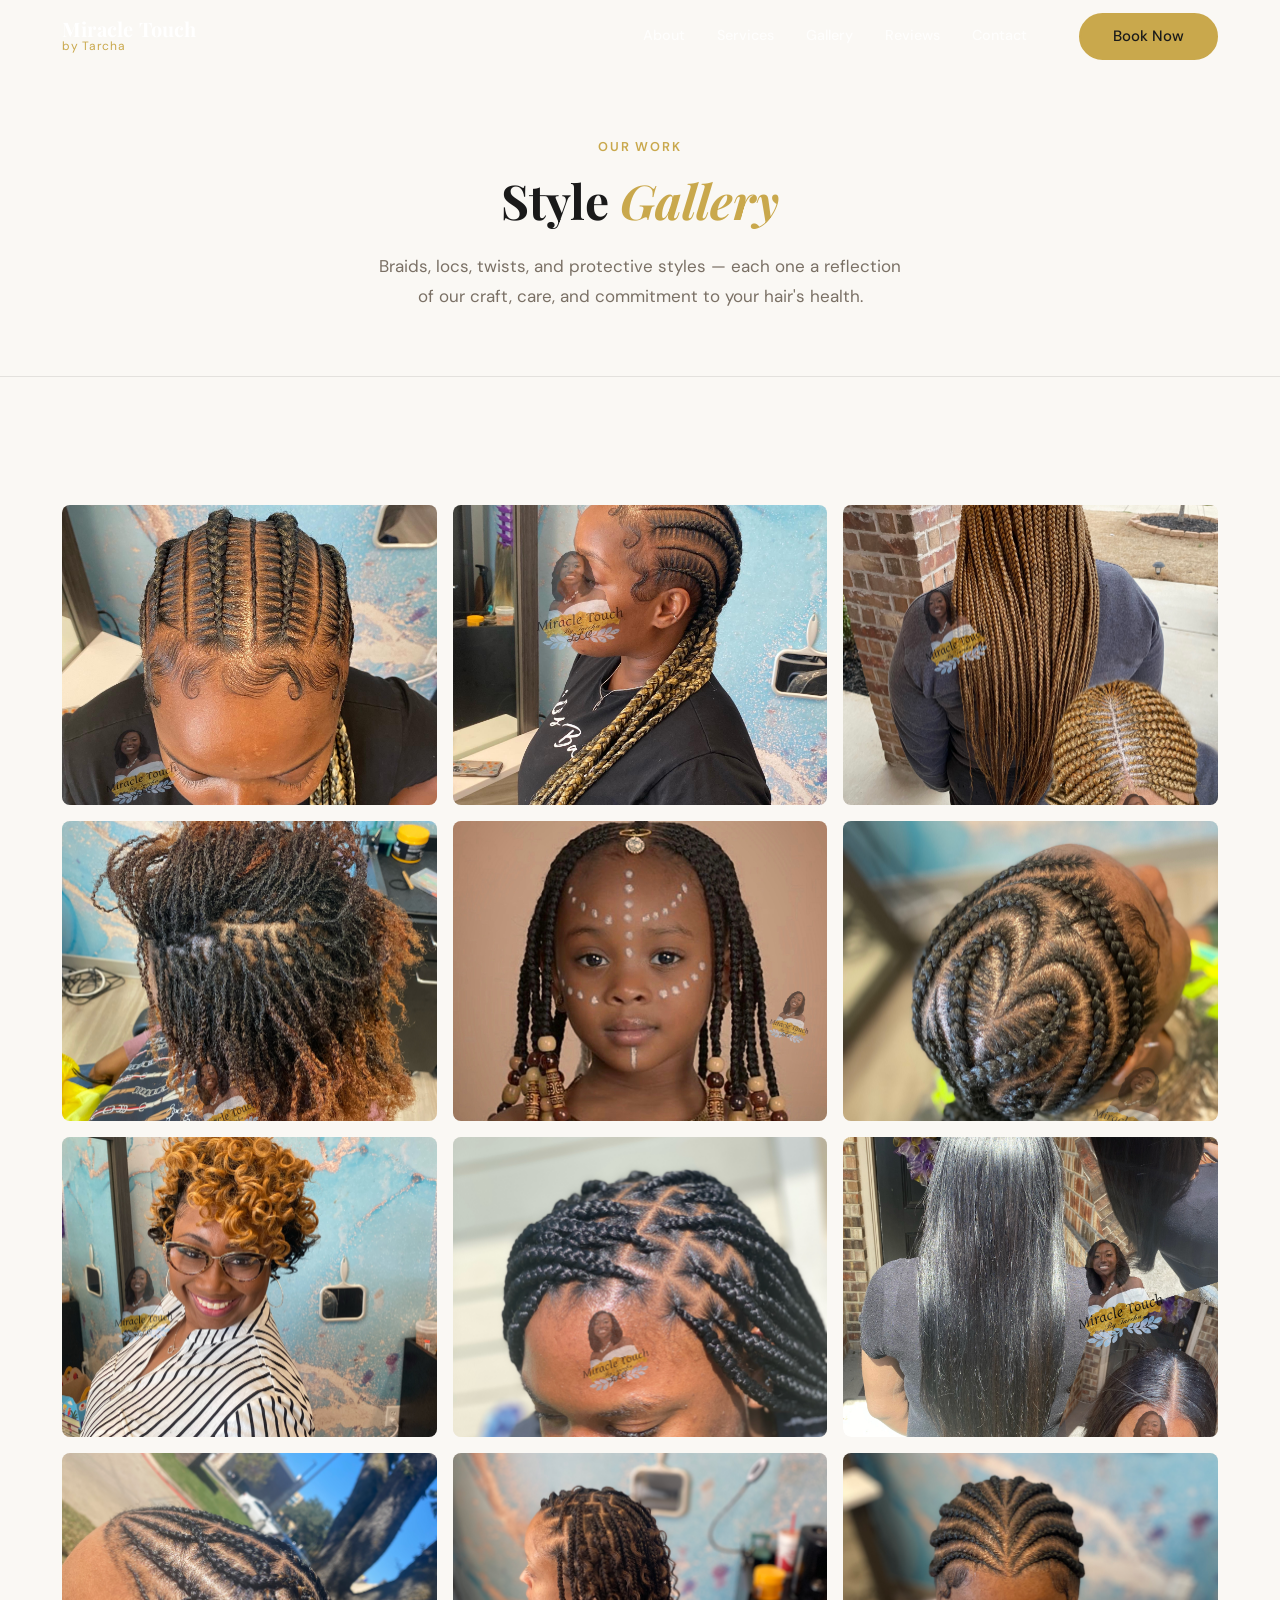
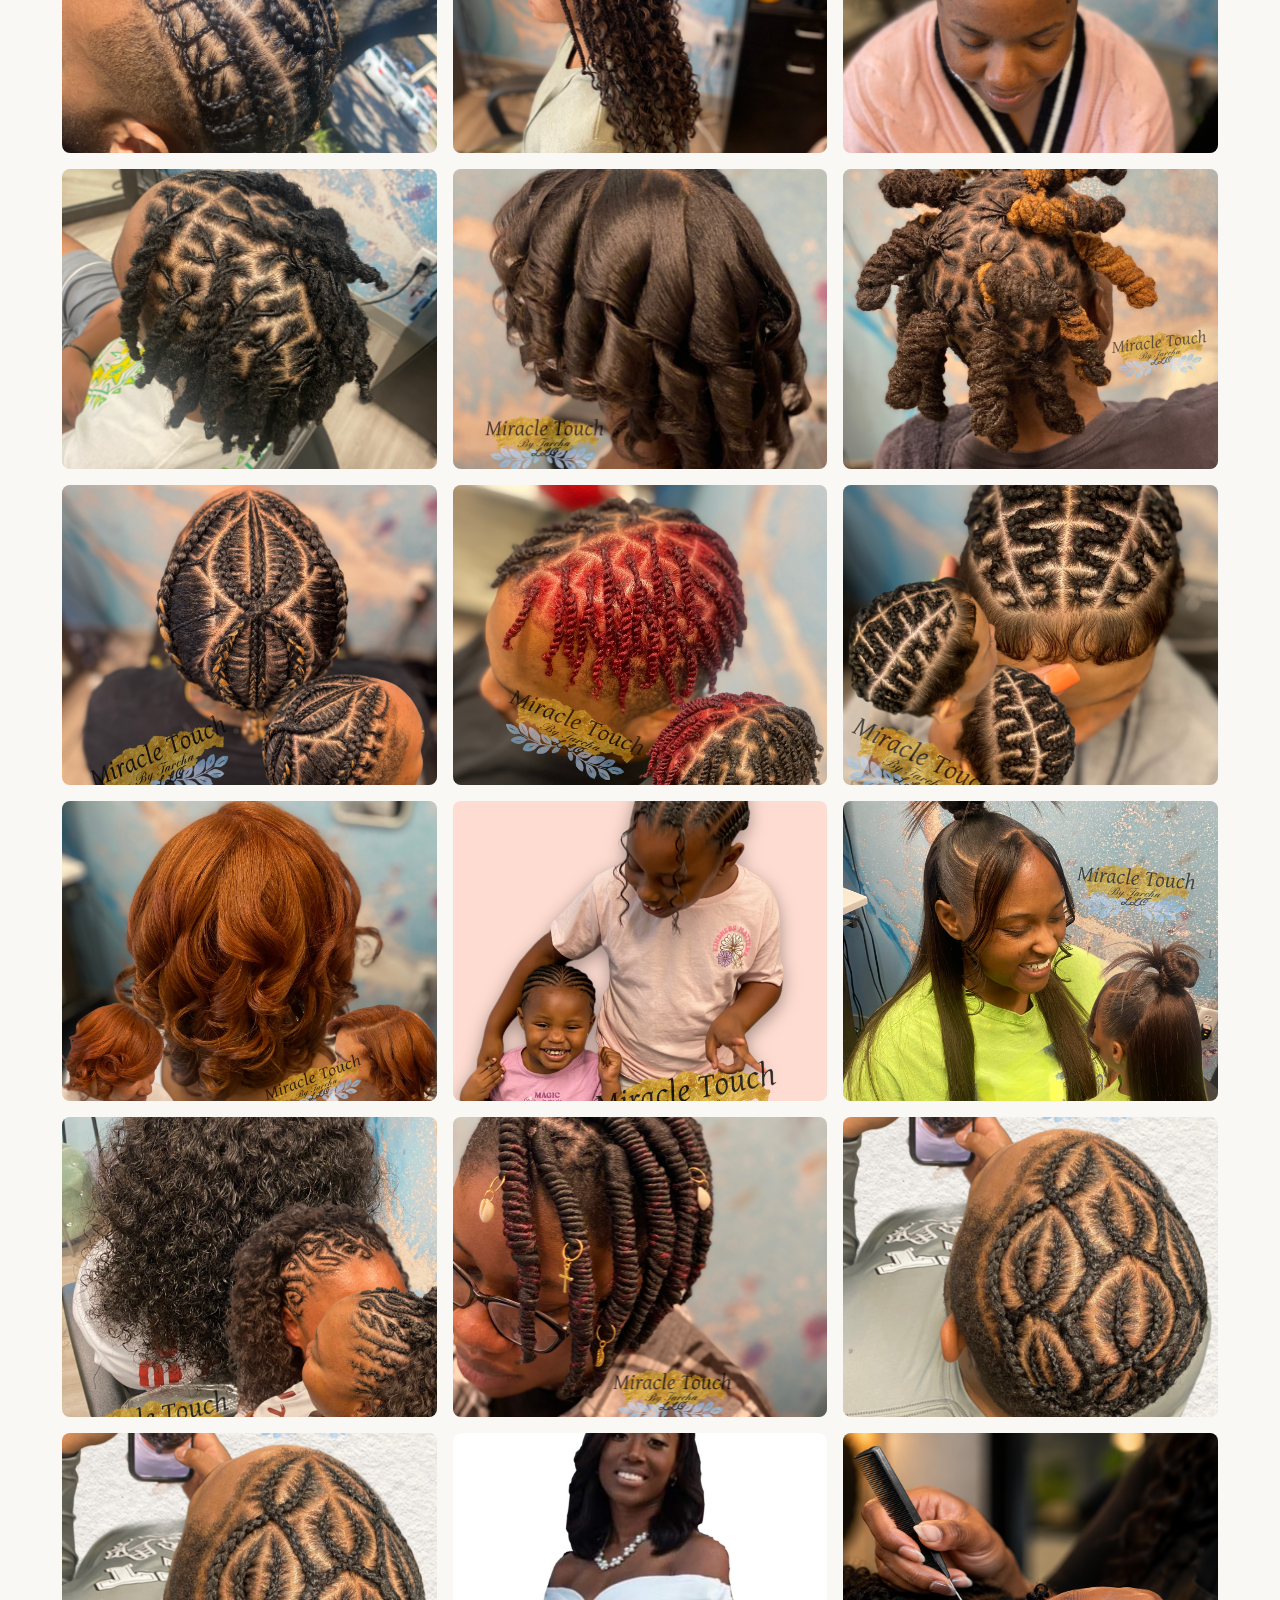
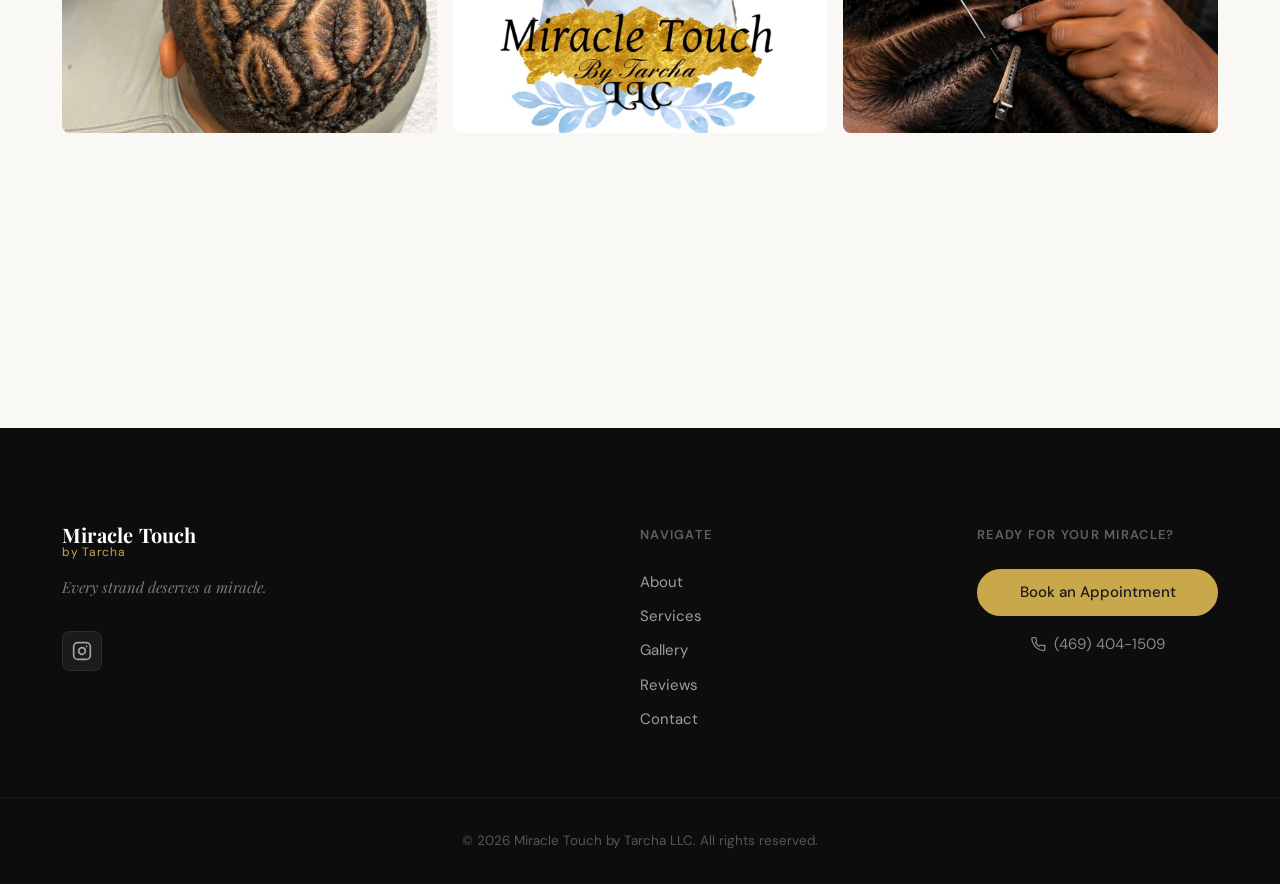
==== gallery.html @ cba9ddf8 "Updated imagery, CTAs" ====
<!DOCTYPE html>
<html lang="en">
<head>
  <meta charset="UTF-8">
  <meta name="viewport" content="width=device-width, initial-scale=1.0">
  <meta name="description" content="Browse the full style gallery from Miracle Touch by Tarcha LLC — braids, locs, twists, and protective styles in Dallas, TX.">
  <title>Gallery | Miracle Touch by Tarcha LLC</title>
  <link rel="preconnect" href="https://fonts.googleapis.com">
  <link rel="preconnect" href="https://fonts.gstatic.com" crossorigin>
  <link href="https://fonts.googleapis.com/css2?family=Playfair+Display:ital,wght@0,400;0,600;0,700;1,400;1,600&family=DM+Sans:opsz,wght@9..40,300;9..40,400;9..40,500;9..40,600&display=swap" rel="stylesheet">
  <link rel="stylesheet" href="css/main.css">
</head>
<body>

  <!-- NAV -->
  <header class="nav" id="nav">
    <div class="nav__container container">
      <a href="index.html" class="nav__logo">
        <span class="nav__logo-primary">Miracle Touch</span>
        <span class="nav__logo-sub">by Tarcha</span>
      </a>
      <nav class="nav__menu" id="nav-menu" aria-label="Main navigation">
        <ul class="nav__list">
          <li><a href="index.html#about" class="nav__link">About</a></li>
          <li><a href="index.html#services" class="nav__link">Services</a></li>
          <li><a href="index.html#gallery" class="nav__link">Gallery</a></li>
          <li><a href="index.html#testimonials" class="nav__link">Reviews</a></li>
          <li><a href="index.html#contact" class="nav__link">Contact</a></li>
        </ul>
        <a href="https://book.squareup.com/appointments/03d19aoiflfs8i/location/LYVJ64PV642Y1/services?buttonTextColor=000000&color=e8b4b8&locale=en&referrer=so" class="btn btn--primary nav__cta" target="_blank" rel="noopener">Book Now</a>
      </nav>
      <button class="nav__hamburger" id="nav-toggle" aria-label="Open menu" aria-expanded="false" aria-controls="nav-menu">
        <span></span><span></span><span></span>
      </button>
    </div>
    <div class="nav__overlay" id="nav-overlay" aria-hidden="true"></div>
  </header>

  <main id="main-content">

    <!-- PAGE HEADER -->
    <div class="page-header">
      <div class="container">
        <span class="section__eyebrow">Our Work</span>
        <h1 class="section__title">Style <em>Gallery</em></h1>
        <p class="page-header__lead">Braids, locs, twists, and protective styles — each one a reflection of our craft, care, and commitment to your hair's health.</p>
      </div>
    </div>

    <!-- GALLERY -->
    <section class="section">
      <div class="container">
        <div class="gallery__grid" id="gallery-grid">

          <div class="gallery__item" tabindex="0" data-caption="Style by Miracle Touch">
            <img src="images/gallery/miracletouch1.jpeg" alt="Hair style by Miracle Touch" loading="lazy">
            <div class="gallery__overlay"><span>Style by Tarcha</span></div>
          </div>

          <div class="gallery__item" tabindex="0" data-caption="Style by Miracle Touch">
            <img src="images/gallery/miracletouch2.jpeg" alt="Hair style by Miracle Touch" loading="lazy">
            <div class="gallery__overlay"><span>Style by Tarcha</span></div>
          </div>

          <div class="gallery__item" tabindex="0" data-caption="Style by Miracle Touch">
            <img src="images/gallery/miracletouch3.jpeg" alt="Hair style by Miracle Touch" loading="lazy">
            <div class="gallery__overlay"><span>Style by Tarcha</span></div>
          </div>

          <div class="gallery__item" tabindex="0" data-caption="Style by Miracle Touch">
            <img src="images/gallery/miracletouch4.jpeg" alt="Hair style by Miracle Touch" loading="lazy">
            <div class="gallery__overlay"><span>Style by Tarcha</span></div>
          </div>

          <div class="gallery__item" tabindex="0" data-caption="Style by Miracle Touch">
            <img src="images/gallery/miracletouch5.jpeg" alt="Hair style by Miracle Touch" loading="lazy">
            <div class="gallery__overlay"><span>Style by Tarcha</span></div>
          </div>

          <div class="gallery__item" tabindex="0" data-caption="Style by Miracle Touch">
            <img src="images/gallery/miracletouch6.jpeg" alt="Hair style by Miracle Touch" loading="lazy">
            <div class="gallery__overlay"><span>Style by Tarcha</span></div>
          </div>

          <div class="gallery__item" tabindex="0" data-caption="Style by Miracle Touch">
            <img src="images/gallery/miracletouch7.jpeg" alt="Hair style by Miracle Touch" loading="lazy">
            <div class="gallery__overlay"><span>Style by Tarcha</span></div>
          </div>

          <div class="gallery__item" tabindex="0" data-caption="Style by Miracle Touch">
            <img src="images/gallery/miracletouch8.jpeg" alt="Hair style by Miracle Touch" loading="lazy">
            <div class="gallery__overlay"><span>Style by Tarcha</span></div>
          </div>

          <div class="gallery__item" tabindex="0" data-caption="Style by Miracle Touch">
            <img src="images/gallery/miracletouch9.jpeg" alt="Hair style by Miracle Touch" loading="lazy">
            <div class="gallery__overlay"><span>Style by Tarcha</span></div>
          </div>

          <div class="gallery__item" tabindex="0" data-caption="Style by Miracle Touch">
            <img src="images/gallery/miracletouch10.jpeg" alt="Hair style by Miracle Touch" loading="lazy">
            <div class="gallery__overlay"><span>Style by Tarcha</span></div>
          </div>

          <div class="gallery__item" tabindex="0" data-caption="Style by Miracle Touch">
            <img src="images/gallery/miracletouch11.jpeg" alt="Hair style by Miracle Touch" loading="lazy">
            <div class="gallery__overlay"><span>Style by Tarcha</span></div>
          </div>

          <div class="gallery__item" tabindex="0" data-caption="Style by Miracle Touch">
            <img src="images/gallery/miracletouch12.jpeg" alt="Hair style by Miracle Touch" loading="lazy">
            <div class="gallery__overlay"><span>Style by Tarcha</span></div>
          </div>

          <div class="gallery__item" tabindex="0" data-caption="Style by Miracle Touch">
            <img src="images/gallery/miracletouch13.jpeg" alt="Hair style by Miracle Touch" loading="lazy">
            <div class="gallery__overlay"><span>Style by Tarcha</span></div>
          </div>

          <div class="gallery__item" tabindex="0" data-caption="Style by Miracle Touch">
            <img src="images/gallery/hair1.jpeg" alt="Hair style by Miracle Touch" loading="lazy">
            <div class="gallery__overlay"><span>Style by Tarcha</span></div>
          </div>

          <div class="gallery__item" tabindex="0" data-caption="Style by Miracle Touch">
            <img src="images/gallery/hair2.jpeg" alt="Hair style by Miracle Touch" loading="lazy">
            <div class="gallery__overlay"><span>Style by Tarcha</span></div>
          </div>

          <div class="gallery__item" tabindex="0" data-caption="Style by Miracle Touch">
            <img src="images/gallery/hair3.jpeg" alt="Hair style by Miracle Touch" loading="lazy">
            <div class="gallery__overlay"><span>Style by Tarcha</span></div>
          </div>

          <div class="gallery__item" tabindex="0" data-caption="Style by Miracle Touch">
            <img src="images/gallery/hair4.jpeg" alt="Hair style by Miracle Touch" loading="lazy">
            <div class="gallery__overlay"><span>Style by Tarcha</span></div>
          </div>

          <div class="gallery__item" tabindex="0" data-caption="Style by Miracle Touch">
            <img src="images/gallery/hair5.jpeg" alt="Hair style by Miracle Touch" loading="lazy">
            <div class="gallery__overlay"><span>Style by Tarcha</span></div>
          </div>

          <div class="gallery__item" tabindex="0" data-caption="Style by Miracle Touch">
            <img src="images/gallery/hair6.jpeg" alt="Hair style by Miracle Touch" loading="lazy">
            <div class="gallery__overlay"><span>Style by Tarcha</span></div>
          </div>

          <div class="gallery__item" tabindex="0" data-caption="Style by Miracle Touch">
            <img src="images/gallery/hair7.jpeg" alt="Hair style by Miracle Touch" loading="lazy">
            <div class="gallery__overlay"><span>Style by Tarcha</span></div>
          </div>

          <div class="gallery__item" tabindex="0" data-caption="Style by Miracle Touch">
            <img src="images/gallery/hair8.jpeg" alt="Hair style by Miracle Touch" loading="lazy">
            <div class="gallery__overlay"><span>Style by Tarcha</span></div>
          </div>

          <div class="gallery__item" tabindex="0" data-caption="Style by Miracle Touch">
            <img src="images/gallery/hair9.jpeg" alt="Hair style by Miracle Touch" loading="lazy">
            <div class="gallery__overlay"><span>Style by Tarcha</span></div>
          </div>

          <div class="gallery__item" tabindex="0" data-caption="Style by Miracle Touch">
            <img src="images/gallery/hair10.jpeg" alt="Hair style by Miracle Touch" loading="lazy">
            <div class="gallery__overlay"><span>Style by Tarcha</span></div>
          </div>

          <div class="gallery__item" tabindex="0" data-caption="Style by Miracle Touch">
            <img src="images/gallery/hair11.jpeg" alt="Hair style by Miracle Touch" loading="lazy">
            <div class="gallery__overlay"><span>Style by Tarcha</span></div>
          </div>

          <div class="gallery__item" tabindex="0" data-caption="Style by Miracle Touch">
            <img src="images/gallery/hair-braids.JPEG" alt="Hair braids by Miracle Touch" loading="lazy">
            <div class="gallery__overlay"><span>Style by Tarcha</span></div>
          </div>

          <div class="gallery__item" tabindex="0" data-caption="Style by Miracle Touch">
            <img src="images/gallery/miracletouch.jpg" alt="Hair style by Miracle Touch" loading="lazy">
            <div class="gallery__overlay"><span>Style by Tarcha</span></div>
          </div>

          <div class="gallery__item" tabindex="0" data-caption="Style by Miracle Touch">
            <img src="images/gallery/braidinghero.png" alt="Braiding style by Miracle Touch" loading="lazy">
            <div class="gallery__overlay"><span>Style by Tarcha</span></div>
          </div>

        </div>

        <div class="gallery__footer fade-in">
          <a href="https://book.squareup.com/appointments/03d19aoiflfs8i/location/LYVJ64PV642Y1/services?buttonTextColor=000000&color=e8b4b8&locale=en&referrer=so" class="btn btn--primary btn--lg" target="_blank" rel="noopener">Book Your Appointment</a>
          <p>Follow us on Instagram for daily inspiration &nbsp;·&nbsp; <a href="https://www.instagram.com/miracletouch_bytarchallc/" target="_blank" rel="noopener">@miracletouch_bytarchallc</a></p>
        </div>
      </div>
    </section>

  </main>

  <!-- FOOTER -->
  <footer class="footer" role="contentinfo">
    <div class="footer__main">
      <div class="container footer__container">
        <div class="footer__brand">
          <a href="index.html" class="footer__logo">
            <span class="nav__logo-primary">Miracle Touch</span>
            <span class="nav__logo-sub">by Tarcha</span>
          </a>
          <p class="footer__tagline">Every strand deserves a miracle.</p>
          <div class="footer__social">
            <a href="https://www.instagram.com/miracletouch_bytarchallc/" target="_blank" rel="noopener" aria-label="Miracle Touch on Instagram">
              <svg width="20" height="20" viewBox="0 0 24 24" fill="none" stroke="currentColor" stroke-width="2" stroke-linecap="round" stroke-linejoin="round" aria-hidden="true">
                <rect x="2" y="2" width="20" height="20" rx="5" ry="5"/>
                <path d="M16 11.37A4 4 0 1 1 12.63 8 4 4 0 0 1 16 11.37z"/>
                <line x1="17.5" y1="6.5" x2="17.51" y2="6.5"/>
              </svg>
            </a>
          </div>
        </div>
        <nav class="footer__nav" aria-label="Footer navigation">
          <h4>Navigate</h4>
          <ul>
            <li><a href="index.html#about">About</a></li>
            <li><a href="index.html#services">Services</a></li>
            <li><a href="index.html#gallery">Gallery</a></li>
            <li><a href="index.html#testimonials">Reviews</a></li>
            <li><a href="index.html#contact">Contact</a></li>
          </ul>
        </nav>
        <div class="footer__cta">
          <h4>Ready for your miracle?</h4>
          <a href="https://book.squareup.com/appointments/03d19aoiflfs8i/location/LYVJ64PV642Y1/services?buttonTextColor=000000&color=e8b4b8&locale=en&referrer=so" class="btn btn--primary" target="_blank" rel="noopener">Book an Appointment</a>
          <a href="tel:+14694041509" class="footer__phone">
            <svg width="15" height="15" viewBox="0 0 24 24" fill="none" stroke="currentColor" stroke-width="2" stroke-linecap="round" stroke-linejoin="round" aria-hidden="true">
              <path d="M22 16.92v3a2 2 0 0 1-2.18 2 19.79 19.79 0 0 1-8.63-3.07A19.5 19.5 0 0 1 4.39 12a19.79 19.79 0 0 1-3.07-8.67A2 2 0 0 1 3.22 1h3a2 2 0 0 1 2 1.72c.127.96.361 1.903.7 2.81a2 2 0 0 1-.45 2.11L7.09 8.91a16 16 0 0 0 6 6l1.27-1.27a2 2 0 0 1 2.11-.45c.907.339 1.85.573 2.81.7A2 2 0 0 1 22 16.92z"/>
            </svg>
            (469) 404-1509
          </a>
        </div>
      </div>
    </div>
    <div class="footer__bottom">
      <div class="container">
        <p>&copy; 2026 Miracle Touch by Tarcha LLC. All rights reserved.</p>
      </div>
    </div>
  </footer>

  <!-- LIGHTBOX -->
  <div class="lightbox" id="lightbox" role="dialog" aria-modal="true" aria-label="Image viewer" hidden>
    <button class="lightbox__close" id="lightbox-close" aria-label="Close image viewer">
      <svg width="22" height="22" viewBox="0 0 24 24" fill="none" stroke="currentColor" stroke-width="2.5" aria-hidden="true">
        <line x1="18" y1="6" x2="6" y2="18"/><line x1="6" y1="6" x2="18" y2="18"/>
      </svg>
    </button>
    <figure class="lightbox__figure">
      <img class="lightbox__img" id="lightbox-img" src="" alt="">
      <figcaption class="lightbox__caption" id="lightbox-caption"></figcaption>
    </figure>
  </div>
  <div class="lightbox__backdrop" id="lightbox-backdrop" hidden></div>

  <script src="js/gallery.js"></script>
  <script src="js/main.js"></script>
</body>
</html>
---- css/main.css ----
﻿*,*::before,*::after{box-sizing:border-box;margin:0;padding:0}html{scroll-behavior:smooth;-webkit-text-size-adjust:100%}body{font-family:"DM Sans",system-ui,-apple-system,sans-serif;font-size:1rem;line-height:1.65;color:#1a1a1a;background:#faf8f4;-webkit-font-smoothing:antialiased;-moz-osx-font-smoothing:grayscale;overflow-x:hidden}img{display:block;max-width:100%;height:auto}a{color:inherit;text-decoration:none;transition:color 180ms ease}ul,ol{list-style:none}button{font-family:inherit;border:none;background:none;cursor:pointer}.container{max-width:1220px;margin:0 auto;padding:0 clamp(1.25rem,4vw,2rem)}.section{padding:6rem 0}@media(min-width: 1024px){.section{padding:8rem 0}}.section--alt{background:#f3efe8}.section__eyebrow{display:block;font-size:.8rem;font-weight:600;letter-spacing:.14em;text-transform:uppercase;color:#c9a84c;margin-bottom:1rem}.section__title{font-family:"Playfair Display",Georgia,serif;font-size:clamp(2rem,4vw,3rem);font-weight:700;line-height:1.15;color:#1a1a1a;margin-bottom:1.5rem}.section__title em{font-style:italic;color:#c9a84c}.section__sub{font-size:1.0625rem;color:#7a7065;line-height:1.75;max-width:580px}.section__header{text-align:center;margin-bottom:clamp(3rem,5vw,4.5rem)}.section__header .section__sub{margin:0 auto}.btn{display:inline-flex;align-items:center;justify-content:center;gap:.5rem;padding:.875rem 2rem;border-radius:9999px;font-family:"DM Sans",system-ui,-apple-system,sans-serif;font-size:.9375rem;font-weight:500;line-height:1;text-decoration:none;cursor:pointer;border:2px solid rgba(0,0,0,0);transition:background 300ms ease,color 300ms ease,border-color 300ms ease,transform 300ms ease,box-shadow 300ms ease;white-space:nowrap}.btn:focus-visible{outline:3px solid #c9a84c;outline-offset:3px}.btn--primary{background:#c9a84c;color:#1a1a1a;border-color:#c9a84c}.btn--primary:hover{background:#a88830;border-color:#a88830;transform:translateY(-2px);box-shadow:0 8px 24px rgba(201,168,76,.35)}.btn--ghost{background:hsla(0,0%,100%,.08);color:#fff;border-color:hsla(0,0%,100%,.35)}.btn--ghost:hover{background:hsla(0,0%,100%,.16);border-color:hsla(0,0%,100%,.6);transform:translateY(-2px)}.btn--outline-dark{background:rgba(0,0,0,0);color:#1a1a1a;border-color:rgba(26,26,26,.1)}.btn--outline-dark:hover{border-color:#c9a84c;color:#a88830;transform:translateY(-2px)}.btn--lg{padding:1.0625rem 2.5rem;font-size:1rem}.btn--block{width:100%}@keyframes spin-slow{from{transform:translate(-50%, -50%) rotate(0deg)}to{transform:translate(-50%, -50%) rotate(360deg)}}@keyframes fade-up{from{opacity:0;transform:translateY(24px)}to{opacity:1;transform:translateY(0)}}@keyframes hero-entrance{from{opacity:0;transform:translateY(16px)}to{opacity:1;transform:translateY(0)}}.hero__eyebrow{animation:hero-entrance .6s ease .1s both}.hero__headline{animation:hero-entrance .6s ease .25s both}.hero__sub{animation:hero-entrance .6s ease .4s both}.hero__actions{animation:hero-entrance .6s ease .55s both}.hero__visual{animation:hero-entrance .8s ease .3s both}.hero__scroll{animation:hero-entrance .6s ease .8s both}.fade-in{opacity:0;transform:translateY(20px);transition:opacity .55s ease,transform .55s ease}.fade-in:nth-child(1){transition-delay:0s}.fade-in:nth-child(2){transition-delay:0.08s}.fade-in:nth-child(3){transition-delay:0.16s}.fade-in:nth-child(4){transition-delay:0.24s}.fade-in:nth-child(5){transition-delay:0.32s}.fade-in:nth-child(6){transition-delay:0.4s}.fade-in:nth-child(7){transition-delay:0.48s}.fade-in:nth-child(8){transition-delay:0.56s}.fade-in.is-visible{opacity:1;transform:translateY(0)}@media(prefers-reduced-motion: reduce){.fade-in,.hero__eyebrow,.hero__headline,.hero__sub,.hero__actions,.hero__visual,.hero__scroll{animation:none;opacity:1;transform:none;transition:none}.hero__ring{animation:none}}.nav{position:fixed;top:0;left:0;right:0;z-index:100;height:72px;transition:height 300ms ease,background 300ms ease,box-shadow 300ms ease}.nav::before{content:"";position:absolute;inset:0;width:100%;height:100%;background:rgba(0,0,0,0);transition:background 300ms ease,backdrop-filter 300ms ease}.nav.is-scrolled{height:60px}.nav.is-scrolled::before{background:rgba(13,13,13,.92);backdrop-filter:blur(12px);-webkit-backdrop-filter:blur(12px);box-shadow:0 1px 0 rgba(201,168,76,.12),0 4px 24px rgba(13,13,13,.3)}.nav__container{position:relative;z-index:1;display:flex;align-items:center;justify-content:space-between;height:100%}.nav__logo{display:flex;flex-direction:column;line-height:1.1;text-decoration:none}.nav__logo-primary{font-family:"Playfair Display",Georgia,serif;font-size:1.25rem;font-weight:700;color:#fff;letter-spacing:.01em}.nav__logo-sub{font-size:.75rem;font-weight:400;color:#c9a84c;letter-spacing:.06em}.nav__menu{display:none;align-items:center;gap:2rem}@media(min-width: 1024px){.nav__menu{display:flex}}.nav__list{display:flex;align-items:center;gap:.5rem}.nav__link{display:block;padding:.5rem .75rem;font-size:.9rem;font-weight:500;color:hsla(0,0%,100%,.8);border-radius:4px;transition:color 180ms ease,background 180ms ease}.nav__link:hover{color:#fff;background:hsla(0,0%,100%,.06)}.nav__cta{margin-left:.5rem}.nav__hamburger{display:flex;flex-direction:column;justify-content:center;gap:5px;width:40px;height:40px;padding:8px;border-radius:4px;transition:background 180ms ease;position:relative;z-index:110}@media(min-width: 1024px){.nav__hamburger{display:none}}.nav__hamburger span{display:block;width:100%;height:2px;background:#fff;border-radius:2px;transition:transform 300ms ease,opacity 300ms ease,width 300ms ease;transform-origin:center}.nav__hamburger:hover{background:hsla(0,0%,100%,.08)}.nav__hamburger[aria-expanded=true] span:nth-child(1){transform:translateY(7px) rotate(45deg)}.nav__hamburger[aria-expanded=true] span:nth-child(2){opacity:0;transform:scaleX(0)}.nav__hamburger[aria-expanded=true] span:nth-child(3){transform:translateY(-7px) rotate(-45deg)}.nav__overlay{display:none;position:fixed;inset:0;background:rgba(13,13,13,.6);z-index:98;backdrop-filter:blur(2px);-webkit-backdrop-filter:blur(2px)}.nav__overlay.is-active{display:block}@media(max-width: 1023px){.nav__menu{display:flex;flex-direction:column;align-items:flex-start;gap:.5rem;position:fixed;top:0;right:0;bottom:0;width:min(320px,85vw);background:#0d0d0d;border-left:1px solid rgba(201,168,76,.15);padding:calc(72px + 2rem) 2rem 2rem;z-index:99;transform:translateX(100%);transition:transform 500ms ease cubic-bezier(0.4, 0, 0.2, 1)}.nav__menu.is-open{transform:translateX(0)}.nav__list{flex-direction:column;align-items:flex-start;gap:0;width:100%}.nav__link{display:block;width:100%;padding:.875rem .5rem;font-size:1.0625rem;color:hsla(0,0%,100%,.85);border-bottom:1px solid hsla(0,0%,100%,.06);border-radius:0}.nav__link:hover{background:rgba(0,0,0,0);color:#c9a84c}.nav__cta{margin:2rem 0 0;width:100%;justify-content:center}}.hero{position:relative;min-height:100svh;display:flex;align-items:center;background:#0d0d0d url("../images/gallery/braidinghero.png") center center/cover no-repeat;overflow:hidden;padding-top:72px}.hero::after{content:"";position:absolute;inset:0;width:100%;height:100%;background:linear-gradient(135deg, rgba(13, 13, 13, 0.82) 0%, rgba(13, 13, 13, 0.65) 50%, rgba(13, 13, 13, 0.5) 100%);z-index:1}.hero__bg{position:absolute;inset:0;width:100%;height:100%;pointer-events:none;z-index:2}.hero__orb{position:absolute;border-radius:50%;filter:blur(80px)}.hero__orb--1{width:600px;height:600px;top:-150px;right:-100px;background:radial-gradient(circle, rgba(201, 168, 76, 0.12) 0%, transparent 70%)}.hero__orb--2{width:400px;height:400px;bottom:-100px;left:-80px;background:radial-gradient(circle, rgba(201, 168, 76, 0.07) 0%, transparent 70%)}.hero__container{position:relative;z-index:3;display:grid;grid-template-columns:1fr;gap:4rem;padding-top:4rem;padding-bottom:4rem}@media(min-width: 1024px){.hero__container{grid-template-columns:1fr 1fr;align-items:center;padding-top:6rem;padding-bottom:6rem}}.hero__eyebrow{display:inline-block;font-size:.8rem;font-weight:600;letter-spacing:.14em;text-transform:uppercase;color:#c9a84c;margin-bottom:1.5rem}.hero__eyebrow::before{content:"";display:inline-block;width:28px;height:1px;background:#c9a84c;vertical-align:middle;margin-right:.75rem;opacity:.7}.hero__headline{font-family:"Playfair Display",Georgia,serif;font-size:clamp(2.5rem,6vw,4.5rem);font-weight:700;line-height:1.1;color:#fff;margin-bottom:2rem}.hero__headline em{font-style:italic;color:#c9a84c;display:block}.hero__sub{font-size:clamp(1rem,1.5vw,1.125rem);color:hsla(0,0%,100%,.65);line-height:1.75;max-width:480px;margin-bottom:3rem}.hero__actions{display:flex;flex-wrap:wrap;gap:1rem}.hero__visual{display:none;position:relative;width:100%;aspect-ratio:1;max-width:420px;margin:0 auto}@media(min-width: 1024px){.hero__visual{display:block}}.hero__ring{position:absolute;border-radius:50%;border:1px solid rgba(201,168,76,.2);top:50%;left:50%;transform:translate(-50%, -50%);animation:spin-slow linear infinite}.hero__ring--outer{width:400px;height:400px;animation-duration:40s}.hero__ring--mid{width:280px;height:280px;border-color:rgba(201,168,76,.3);animation-duration:28s;animation-direction:reverse}.hero__ring--inner{width:170px;height:170px;border-color:rgba(201,168,76,.5);background:radial-gradient(circle, rgba(201, 168, 76, 0.08) 0%, transparent 70%);animation-duration:18s}.hero__initials{position:absolute;top:50%;left:50%;transform:translate(-50%, -50%);font-family:"Playfair Display",Georgia,serif;font-size:3.5rem;font-weight:700;color:rgba(201,168,76,.5);letter-spacing:.08em;user-select:none}.hero__scroll{position:absolute;bottom:3rem;left:50%;transform:translateX(-50%);display:flex;flex-direction:column;align-items:center;gap:.5rem;color:hsla(0,0%,100%,.4);z-index:3;transition:color 300ms ease}.hero__scroll:hover{color:#c9a84c}.hero__scroll-line{width:1px;height:40px;background:linear-gradient(to bottom, transparent, rgba(255, 255, 255, 0.4))}.about__container{display:grid;grid-template-columns:1fr;gap:4rem;align-items:center}@media(min-width: 1024px){.about__container{grid-template-columns:1fr 1fr;gap:6rem}}.about__visual{display:flex;justify-content:center}@media(min-width: 1024px){.about__visual{justify-content:flex-start}}.about__frame{position:relative;width:100%;max-width:400px}.about__photo-placeholder{width:100%;aspect-ratio:3/4;background:linear-gradient(145deg, #1C1409 0%, #2C1F08 60%, #1A1A1A 100%);border-radius:16px;display:flex;align-items:center;justify-content:center;overflow:hidden;border:1px solid rgba(201,168,76,.15)}.about__photo-placeholder span{font-family:"Playfair Display",Georgia,serif;font-size:clamp(6rem,15vw,10rem);font-weight:700;color:rgba(201,168,76,.18);user-select:none;line-height:1}.about__photo{width:100%;aspect-ratio:3/4;object-fit:cover;border-radius:16px}.about__badge{position:absolute;bottom:-1.5rem;right:-1.5rem;background:#c9a84c;color:#1a1a1a;border-radius:8px;padding:1rem 1.5rem;text-align:center;box-shadow:0 8px 24px rgba(26,26,26,.2);min-width:110px}@media(min-width: 768px){.about__badge{bottom:2rem;right:-2rem}}.about__badge strong{display:block;font-family:"Playfair Display",Georgia,serif;font-size:1.75rem;font-weight:700;line-height:1}.about__badge small{display:block;font-size:.75rem;font-weight:500;margin-top:2px;opacity:.8}@media(min-width: 1024px){.about__content{padding-left:2rem}}.about__text{color:#7a7065;line-height:1.8;margin-bottom:1.5rem;font-size:1.0625rem}.about__text:last-of-type{margin-bottom:3rem}.about__stats{display:grid;grid-template-columns:repeat(3, 1fr);gap:1rem;padding-top:2rem;border-top:1px solid rgba(26,26,26,.1)}.about__stat{text-align:center}@media(min-width: 768px){.about__stat{text-align:left}}.about__stat strong{display:block;font-family:"Playfair Display",Georgia,serif;font-size:1.875rem;font-weight:700;color:#c9a84c;line-height:1.1}.about__stat span{display:block;font-size:.8125rem;color:#7a7065;margin-top:4px}.services__grid{display:grid;grid-template-columns:1fr;gap:1.5rem}@media(min-width: 768px){.services__grid{grid-template-columns:repeat(2, 1fr)}}@media(min-width: 1024px){.services__grid{grid-template-columns:repeat(3, 1fr)}}.service-card{background:#fff;border:1px solid rgba(26,26,26,.1);border-radius:16px;padding:2rem 2rem 1.5rem;display:flex;flex-direction:column;gap:1rem;transition:transform 300ms ease,box-shadow 300ms ease,border-color 300ms ease}.service-card:hover{transform:translateY(-4px);box-shadow:0 12px 40px rgba(26,26,26,.08);border-color:rgba(201,168,76,.3)}.service-card:hover .service-card__icon{background:#c9a84c;color:#1a1a1a}.service-card__icon{width:56px;height:56px;border-radius:8px;background:rgba(201,168,76,.08);color:#c9a84c;display:flex;align-items:center;justify-content:center;flex-shrink:0;transition:background 300ms ease,color 300ms ease}.service-card__title{font-family:"Playfair Display",Georgia,serif;font-size:1.1875rem;font-weight:600;color:#1a1a1a;line-height:1.3}.service-card__desc{font-size:.9375rem;color:#7a7065;line-height:1.7;flex:1}.service-card__meta{display:flex;gap:1.5rem;font-size:.8125rem;font-weight:600;color:#7a7065}.service-card__meta span:first-child{color:#a88830;font-size:.9375rem}.service-card__meta span+span::before{content:"·";margin-right:1.5rem;opacity:.4}.service-card__link{display:inline-flex;align-items:center;gap:.375rem;font-size:.875rem;font-weight:600;color:#a88830;margin-top:auto;padding-top:1rem;border-top:1px solid rgba(26,26,26,.1);transition:color 180ms ease,gap 180ms ease}.service-card__link:hover{color:#c9a84c;gap:.625rem}.services__footer{display:flex;justify-content:center;margin-top:4rem}.gallery__filters{display:flex;flex-wrap:wrap;gap:.5rem;justify-content:center;margin-bottom:3rem}.gallery__filter{padding:.5rem 1.25rem;border-radius:9999px;font-size:.875rem;font-weight:500;color:#7a7065;background:rgba(0,0,0,0);border:1.5px solid rgba(26,26,26,.1);cursor:pointer;transition:all 300ms ease}.gallery__filter:hover{border-color:#c9a84c;color:#a88830}.gallery__filter.is-active{background:#c9a84c;border-color:#c9a84c;color:#1a1a1a;font-weight:600}.gallery__grid{display:grid;grid-template-columns:repeat(2, 1fr);gap:.75rem;grid-auto-rows:220px}@media(min-width: 768px){.gallery__grid{grid-template-columns:repeat(3, 1fr);gap:1rem;grid-auto-rows:260px}}@media(min-width: 1024px){.gallery__grid{grid-auto-rows:300px}}.gallery__grid--home{grid-auto-rows:240px}@media(min-width: 768px){.gallery__grid--home{grid-auto-rows:280px}}@media(min-width: 1024px){.gallery__grid--home{grid-auto-rows:340px}}.page-header{padding-top:calc(72px + 4rem);padding-bottom:4rem;text-align:center;background:#faf8f4;border-bottom:1px solid rgba(26,26,26,.1)}.page-header__lead{font-size:1.0625rem;color:#7a7065;line-height:1.75;max-width:540px;margin:1rem auto 0}.gallery__item{position:relative;overflow:hidden;border-radius:8px;cursor:pointer;background:#f3efe8}.gallery__item--tall{grid-row:span 2}.gallery__item--wide{grid-column:span 2}.gallery__item.is-hidden{display:none}.gallery__item img{position:absolute;inset:0;width:100%;height:100%;object-fit:cover;transition:transform .6s ease}.gallery__item:hover img{transform:scale(1.06)}.gallery__item:hover .gallery__overlay{opacity:1}.gallery__overlay{position:absolute;inset:0;width:100%;height:100%;background:linear-gradient(to top, rgba(13, 13, 13, 0.75) 0%, transparent 60%);display:flex;align-items:flex-end;padding:1.5rem;opacity:0;transition:opacity 300ms ease}.gallery__overlay span{font-family:"Playfair Display",Georgia,serif;font-size:1rem;font-weight:600;color:#fff;letter-spacing:.03em}.gallery__footer{display:flex;flex-direction:column;align-items:center;gap:1.5rem;margin-top:4rem;text-align:center}.gallery__footer p{color:#7a7065;font-size:.9375rem}.lightbox{position:fixed;inset:0;z-index:200;display:flex;align-items:center;justify-content:center;padding:2rem}.lightbox[hidden]{display:none}.lightbox__close{position:absolute;top:2rem;right:2rem;width:44px;height:44px;border-radius:50%;background:hsla(0,0%,100%,.1);color:#fff;display:flex;align-items:center;justify-content:center;border:1px solid hsla(0,0%,100%,.2);transition:background 180ms ease,transform 180ms ease;z-index:1}.lightbox__close:hover{background:hsla(0,0%,100%,.2);transform:rotate(90deg)}.lightbox__figure{position:relative;z-index:1;max-width:min(90vw,900px);max-height:90vh;display:flex;flex-direction:column;align-items:center;gap:1rem}.lightbox__img{max-width:100%;max-height:80vh;object-fit:contain;border-radius:8px;box-shadow:0 24px 80px rgba(13,13,13,.6)}.lightbox__caption{color:hsla(0,0%,100%,.7);font-family:"Playfair Display",Georgia,serif;font-style:italic;font-size:.9375rem}.lightbox__backdrop{position:fixed;inset:0;z-index:199;background:rgba(13,13,13,.92);backdrop-filter:blur(6px);-webkit-backdrop-filter:blur(6px)}.lightbox__backdrop[hidden]{display:none}.testimonials__grid{display:grid;grid-template-columns:1fr;gap:1.5rem}@media(min-width: 768px){.testimonials__grid{grid-template-columns:repeat(2, 1fr)}}@media(min-width: 1024px){.testimonials__grid{grid-template-columns:repeat(3, 1fr)}}.review-card{background:#fff;border:1px solid rgba(26,26,26,.1);border-radius:16px;padding:2rem;display:flex;flex-direction:column;gap:1.5rem;transition:transform 300ms ease,box-shadow 300ms ease}.review-card:hover{transform:translateY(-3px);box-shadow:0 10px 32px rgba(26,26,26,.07)}.review-card__stars{color:#c9a84c;font-size:1.0625rem;letter-spacing:2px}.review-card blockquote{font-size:.9875rem;color:#1a1a1a;line-height:1.75;flex:1}.review-card__author{display:flex;align-items:center;gap:1rem;padding-top:1rem;border-top:1px solid rgba(26,26,26,.1)}.review-card__author strong{display:block;font-size:.9375rem;font-weight:600;color:#1a1a1a}.review-card__author span{display:block;font-size:.8125rem;color:#7a7065;margin-top:1px}.review-card__avatar{width:44px;height:44px;border-radius:50%;background:linear-gradient(135deg, #E8D4A0, #C9A84C);color:#1a1a1a;font-size:.75rem;font-weight:700;letter-spacing:.05em;display:flex;align-items:center;justify-content:center;flex-shrink:0}.contact__container{display:grid;grid-template-columns:1fr;gap:4rem}@media(min-width: 1024px){.contact__container{grid-template-columns:1fr 1fr;gap:6rem;align-items:start}}.contact__lead{font-size:1.0625rem;color:#7a7065;line-height:1.75;margin:1.5rem 0 3rem}.contact__list{display:flex;flex-direction:column;gap:2rem}.contact__item{display:flex;gap:1.5rem;align-items:flex-start}.contact__item strong{display:block;font-size:.8rem;font-weight:600;letter-spacing:.08em;text-transform:uppercase;color:#7a7065;margin-bottom:4px}.contact__item a{font-size:1rem;color:#1a1a1a;font-weight:500;transition:color 180ms ease;word-break:break-word}.contact__item a:hover{color:#a88830}.contact__icon{width:40px;height:40px;border-radius:8px;background:rgba(201,168,76,.08);color:#c9a84c;display:flex;align-items:center;justify-content:center;flex-shrink:0;margin-top:2px}.contact__hours{display:flex;flex-direction:column;gap:6px;margin-top:4px}.contact__hours li{display:flex;gap:1.5rem;font-size:.9375rem;color:#1a1a1a}.contact__hours li span:first-child{min-width:90px;color:#7a7065;font-size:.9rem}.contact__hours li.is-closed span{color:rgba(122,112,101,.6)}.contact__hours li.is-closed span:last-child{font-style:italic}@media(min-width: 1024px){.contact__book{padding-top:6rem}}.contact__book-card{background:#1a1a1a;color:#fff;border-radius:32px;padding:3rem;text-align:center;display:flex;flex-direction:column;align-items:center;gap:1.5rem}@media(min-width: 1024px){.contact__book-card{padding:4rem}}.contact__book-card h3{font-family:"Playfair Display",Georgia,serif;font-size:1.625rem;font-weight:700}.contact__book-card p{font-size:1rem;color:hsla(0,0%,100%,.65);line-height:1.7;max-width:340px}.contact__book-icon{width:64px;height:64px;border-radius:50%;background:rgba(201,168,76,.12);color:#c9a84c;display:flex;align-items:center;justify-content:center;border:1px solid rgba(201,168,76,.25)}.contact__book-note{font-size:.84rem !important;color:hsla(0,0%,100%,.45) !important;margin-top:-0.5rem}.contact__book-note a{color:#e8d4a0;font-weight:500;transition:color 180ms ease}.contact__book-note a:hover{color:#c9a84c}.footer{background:#0d0d0d;color:hsla(0,0%,100%,.65)}.footer__main{padding:6rem 0 4rem}.footer__container{display:grid;grid-template-columns:1fr;gap:4rem}@media(min-width: 768px){.footer__container{grid-template-columns:1fr 1fr}}@media(min-width: 1024px){.footer__container{grid-template-columns:2fr 1fr 1fr;gap:6rem}}.footer__logo{display:inline-flex;flex-direction:column;line-height:1.1;margin-bottom:1rem}.footer__tagline{font-size:.9375rem;color:hsla(0,0%,100%,.45);font-style:italic;font-family:"Playfair Display",Georgia,serif;margin-bottom:2rem}.footer__social a{display:inline-flex;align-items:center;justify-content:center;width:40px;height:40px;border-radius:8px;background:hsla(0,0%,100%,.06);color:hsla(0,0%,100%,.6);border:1px solid hsla(0,0%,100%,.08);transition:background 300ms ease,color 300ms ease,border-color 300ms ease}.footer__social a:hover{background:rgba(201,168,76,.15);color:#c9a84c;border-color:rgba(201,168,76,.3)}.footer__nav h4{font-size:.8rem;font-weight:600;letter-spacing:.1em;text-transform:uppercase;color:hsla(0,0%,100%,.35);margin-bottom:1.5rem}.footer__nav ul{display:flex;flex-direction:column;gap:.5rem}.footer__nav a{font-size:.9375rem;color:hsla(0,0%,100%,.6);transition:color 180ms ease}.footer__nav a:hover{color:#c9a84c}.footer__cta h4{font-size:.8rem;font-weight:600;letter-spacing:.1em;text-transform:uppercase;color:hsla(0,0%,100%,.35);margin-bottom:1.5rem}.footer__cta .btn{display:flex;width:100%;justify-content:center;margin-bottom:1rem}.footer__phone{display:flex;align-items:center;justify-content:center;gap:.5rem;font-size:.9375rem;color:hsla(0,0%,100%,.5);transition:color 180ms ease}.footer__phone:hover{color:#c9a84c}.footer__bottom{border-top:1px solid hsla(0,0%,100%,.06);padding:2rem 0}.footer__bottom p{font-size:.84rem;color:hsla(0,0%,100%,.3);text-align:center}/*# sourceMappingURL=main.css.map */
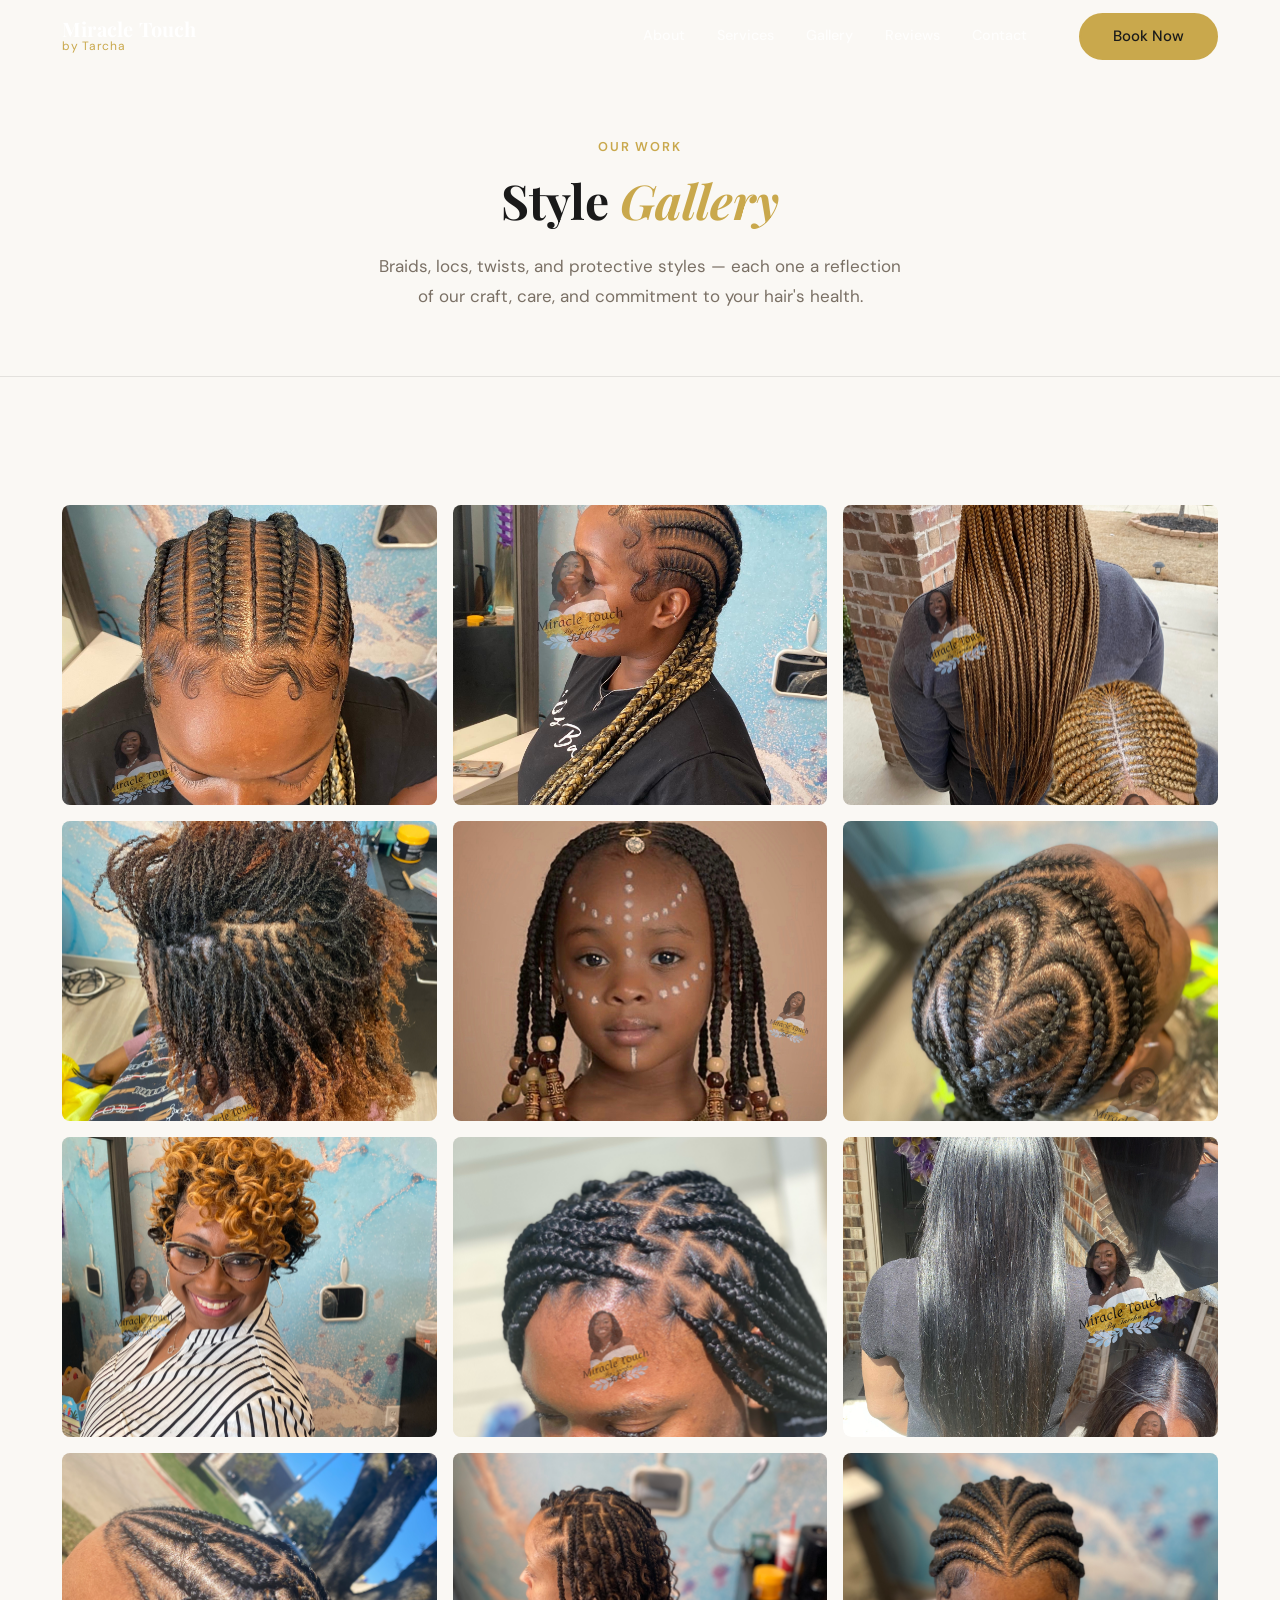
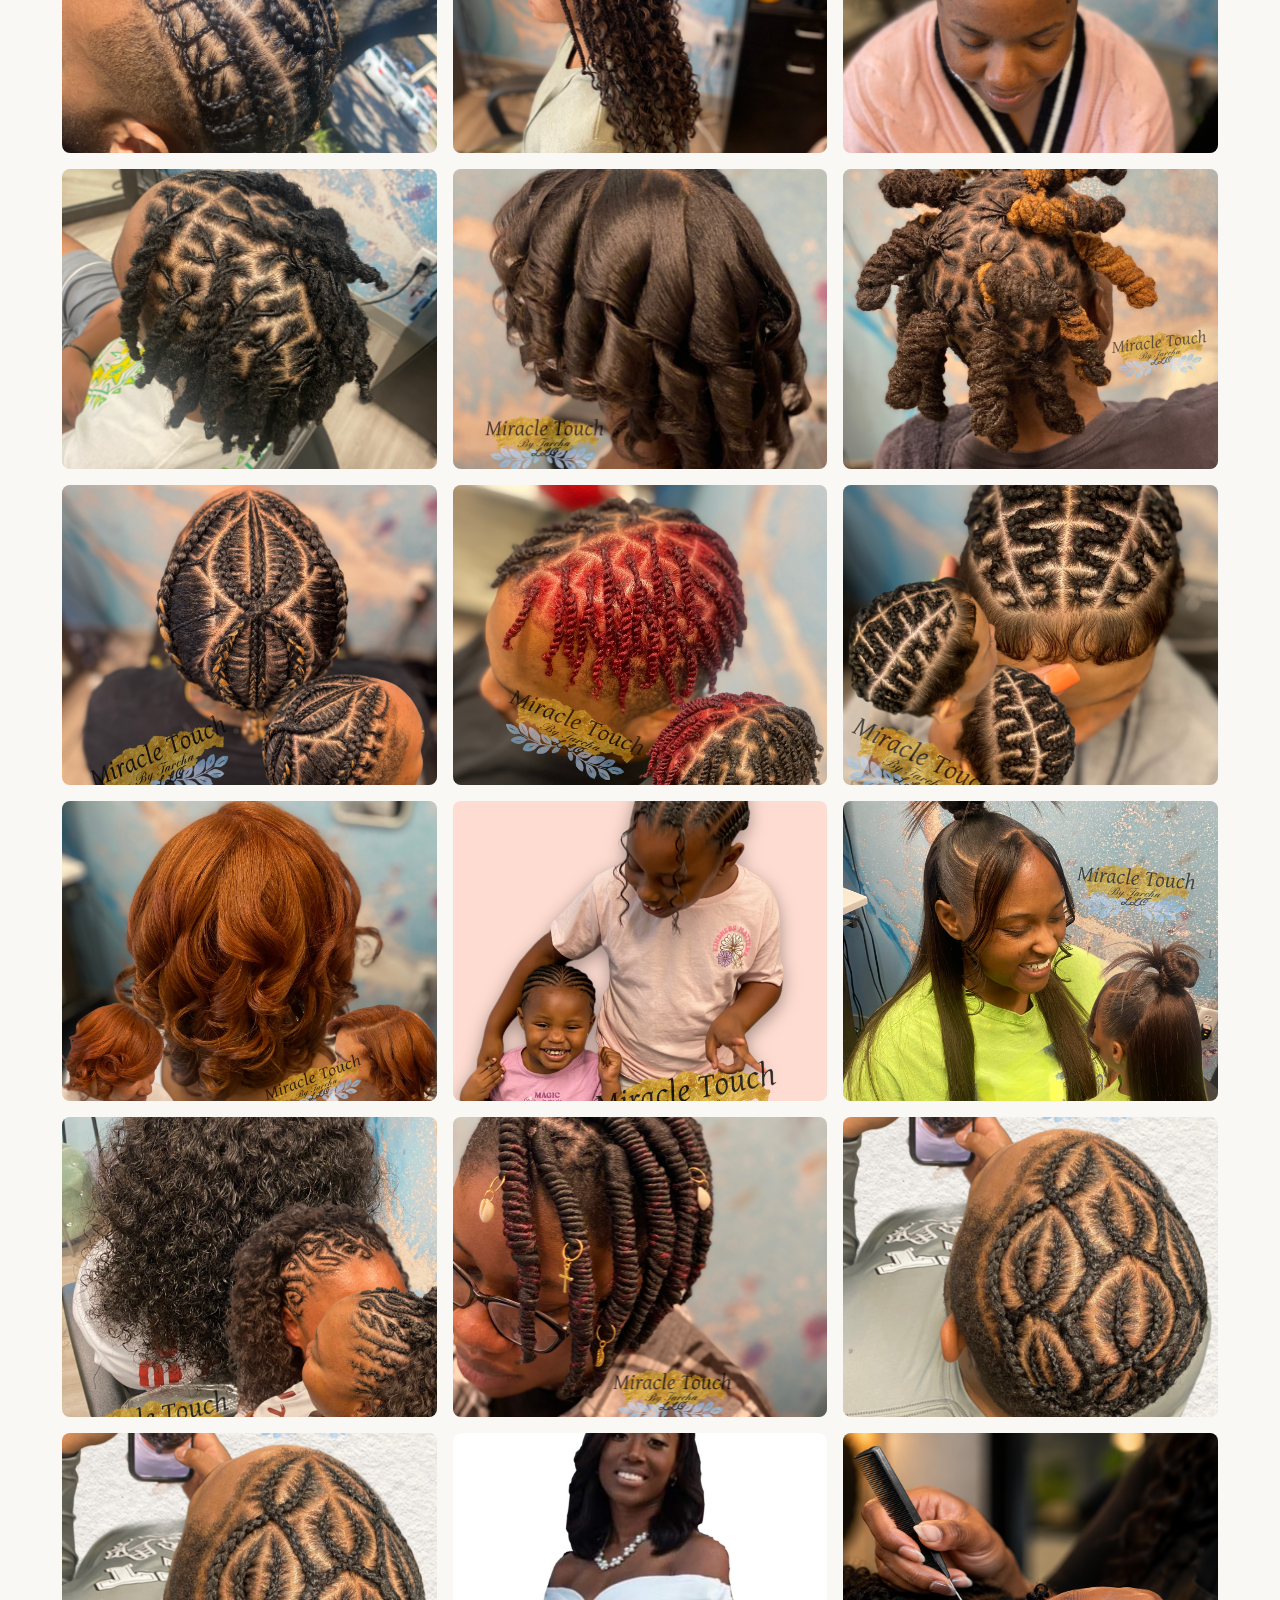
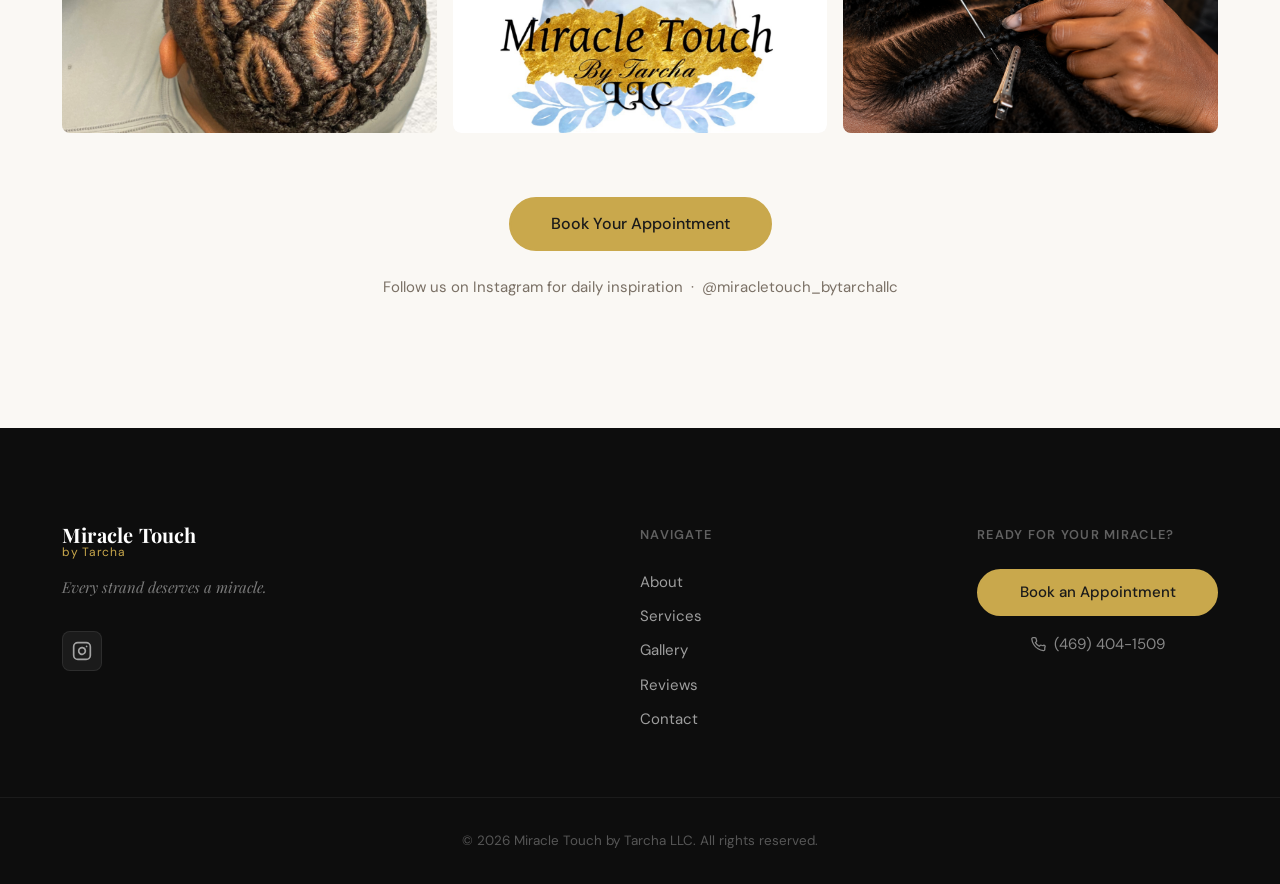
==== commit 8e6df4c7: "updated nav on mobile" ====
--- a/gallery.html
+++ b/gallery.html
@@ -1,13 +1,47 @@
 <!DOCTYPE html>
 <html lang="en">
 <head>
+  <!-- Google tag (gtag.js) -->
+  <script async src="https://www.googletagmanager.com/gtag/js?id=G-RMSML33K4S"></script>
+  <script>
+    window.dataLayer = window.dataLayer || [];
+    function gtag(){dataLayer.push(arguments);}
+    gtag('js', new Date());
+    gtag('config', 'G-RMSML33K4S');
+  </script>
+
   <meta charset="UTF-8">
   <meta name="viewport" content="width=device-width, initial-scale=1.0">
-  <meta name="description" content="Browse the full style gallery from Miracle Touch by Tarcha LLC — braids, locs, twists, and protective styles in Dallas, TX.">
-  <title>Gallery | Miracle Touch by Tarcha LLC</title>
+
+  <!-- Primary SEO -->
+  <title>Style Gallery | Miracle Touch by Tarcha | Braids &amp; Locs | Dallas, TX</title>
+  <meta name="description" content="Browse the full style gallery from Miracle Touch by Tarcha — braids, locs, butterfly locs, knotless braids &amp; protective styles in Dallas, TX.">
+  <meta name="author" content="Miracle Touch by Tarcha LLC">
+  <link rel="canonical" href="https://miracletouchbytarchallc.com/gallery.html">
+
+  <!-- Open Graph -->
+  <meta property="og:type" content="website">
+  <meta property="og:url" content="https://miracletouchbytarchallc.com/gallery.html">
+  <meta property="og:title" content="Style Gallery | Miracle Touch by Tarcha | Dallas, TX">
+  <meta property="og:description" content="Browse braids, locs, butterfly locs, knotless braids &amp; protective styles by Miracle Touch by Tarcha in Dallas, TX.">
+  <meta property="og:image" content="https://miracletouchbytarchallc.com/images/gallery/braidinghero.png">
+  <meta property="og:site_name" content="Miracle Touch by Tarcha">
+
+  <!-- Twitter Card -->
+  <meta name="twitter:card" content="summary_large_image">
+  <meta name="twitter:title" content="Styles Gallery | Miracle Touch by Tarcha | Dallas, TX">
+  <meta name="twitter:description" content="Browse braids, locs &amp; protective styles by Miracle Touch by Tarcha in Dallas, TX.">
+  <meta name="twitter:image" content="https://miracletouchbytarchallc.com/images/gallery/braidinghero.png">
+
+  <!-- Favicon -->
+  <link rel="icon" type="image/svg+xml" href="images/favicon.svg">
+
+  <!-- Fonts -->
   <link rel="preconnect" href="https://fonts.googleapis.com">
   <link rel="preconnect" href="https://fonts.gstatic.com" crossorigin>
   <link href="https://fonts.googleapis.com/css2?family=Playfair+Display:ital,wght@0,400;0,600;0,700;1,400;1,600&family=DM+Sans:opsz,wght@9..40,300;9..40,400;9..40,500;9..40,600&display=swap" rel="stylesheet">
+
+  <!-- Styles -->
   <link rel="stylesheet" href="css/main.css">
 </head>
 <body>
@@ -33,8 +67,8 @@
         <span></span><span></span><span></span>
       </button>
     </div>
-    <div class="nav__overlay" id="nav-overlay" aria-hidden="true"></div>
   </header>
+  <div class="nav__overlay" id="nav-overlay" aria-hidden="true"></div>
 
   <main id="main-content">
 
--- a/css/main.css
+++ b/css/main.css
@@ -1 +1 @@
-﻿*,*::before,*::after{box-sizing:border-box;margin:0;padding:0}html{scroll-behavior:smooth;-webkit-text-size-adjust:100%}body{font-family:"DM Sans",system-ui,-apple-system,sans-serif;font-size:1rem;line-height:1.65;color:#1a1a1a;background:#faf8f4;-webkit-font-smoothing:antialiased;-moz-osx-font-smoothing:grayscale;overflow-x:hidden}img{display:block;max-width:100%;height:auto}a{color:inherit;text-decoration:none;transition:color 180ms ease}ul,ol{list-style:none}button{font-family:inherit;border:none;background:none;cursor:pointer}.container{max-width:1220px;margin:0 auto;padding:0 clamp(1.25rem,4vw,2rem)}.section{padding:6rem 0}@media(min-width: 1024px){.section{padding:8rem 0}}.section--alt{background:#f3efe8}.section__eyebrow{display:block;font-size:.8rem;font-weight:600;letter-spacing:.14em;text-transform:uppercase;color:#c9a84c;margin-bottom:1rem}.section__title{font-family:"Playfair Display",Georgia,serif;font-size:clamp(2rem,4vw,3rem);font-weight:700;line-height:1.15;color:#1a1a1a;margin-bottom:1.5rem}.section__title em{font-style:italic;color:#c9a84c}.section__sub{font-size:1.0625rem;color:#7a7065;line-height:1.75;max-width:580px}.section__header{text-align:center;margin-bottom:clamp(3rem,5vw,4.5rem)}.section__header .section__sub{margin:0 auto}.btn{display:inline-flex;align-items:center;justify-content:center;gap:.5rem;padding:.875rem 2rem;border-radius:9999px;font-family:"DM Sans",system-ui,-apple-system,sans-serif;font-size:.9375rem;font-weight:500;line-height:1;text-decoration:none;cursor:pointer;border:2px solid rgba(0,0,0,0);transition:background 300ms ease,color 300ms ease,border-color 300ms ease,transform 300ms ease,box-shadow 300ms ease;white-space:nowrap}.btn:focus-visible{outline:3px solid #c9a84c;outline-offset:3px}.btn--primary{background:#c9a84c;color:#1a1a1a;border-color:#c9a84c}.btn--primary:hover{background:#a88830;border-color:#a88830;transform:translateY(-2px);box-shadow:0 8px 24px rgba(201,168,76,.35)}.btn--ghost{background:hsla(0,0%,100%,.08);color:#fff;border-color:hsla(0,0%,100%,.35)}.btn--ghost:hover{background:hsla(0,0%,100%,.16);border-color:hsla(0,0%,100%,.6);transform:translateY(-2px)}.btn--outline-dark{background:rgba(0,0,0,0);color:#1a1a1a;border-color:rgba(26,26,26,.1)}.btn--outline-dark:hover{border-color:#c9a84c;color:#a88830;transform:translateY(-2px)}.btn--lg{padding:1.0625rem 2.5rem;font-size:1rem}.btn--block{width:100%}@keyframes spin-slow{from{transform:translate(-50%, -50%) rotate(0deg)}to{transform:translate(-50%, -50%) rotate(360deg)}}@keyframes fade-up{from{opacity:0;transform:translateY(24px)}to{opacity:1;transform:translateY(0)}}@keyframes hero-entrance{from{opacity:0;transform:translateY(16px)}to{opacity:1;transform:translateY(0)}}.hero__eyebrow{animation:hero-entrance .6s ease .1s both}.hero__headline{animation:hero-entrance .6s ease .25s both}.hero__sub{animation:hero-entrance .6s ease .4s both}.hero__actions{animation:hero-entrance .6s ease .55s both}.hero__visual{animation:hero-entrance .8s ease .3s both}.hero__scroll{animation:hero-entrance .6s ease .8s both}.fade-in{opacity:0;transform:translateY(20px);transition:opacity .55s ease,transform .55s ease}.fade-in:nth-child(1){transition-delay:0s}.fade-in:nth-child(2){transition-delay:0.08s}.fade-in:nth-child(3){transition-delay:0.16s}.fade-in:nth-child(4){transition-delay:0.24s}.fade-in:nth-child(5){transition-delay:0.32s}.fade-in:nth-child(6){transition-delay:0.4s}.fade-in:nth-child(7){transition-delay:0.48s}.fade-in:nth-child(8){transition-delay:0.56s}.fade-in.is-visible{opacity:1;transform:translateY(0)}@media(prefers-reduced-motion: reduce){.fade-in,.hero__eyebrow,.hero__headline,.hero__sub,.hero__actions,.hero__visual,.hero__scroll{animation:none;opacity:1;transform:none;transition:none}.hero__ring{animation:none}}.nav{position:fixed;top:0;left:0;right:0;z-index:100;height:72px;transition:height 300ms ease,background 300ms ease,box-shadow 300ms ease}.nav::before{content:"";position:absolute;inset:0;width:100%;height:100%;background:rgba(0,0,0,0);transition:background 300ms ease,backdrop-filter 300ms ease}.nav.is-scrolled{height:60px}.nav.is-scrolled::before{background:rgba(13,13,13,.92);backdrop-filter:blur(12px);-webkit-backdrop-filter:blur(12px);box-shadow:0 1px 0 rgba(201,168,76,.12),0 4px 24px rgba(13,13,13,.3)}.nav__container{position:relative;z-index:1;display:flex;align-items:center;justify-content:space-between;height:100%}.nav__logo{display:flex;flex-direction:column;line-height:1.1;text-decoration:none}.nav__logo-primary{font-family:"Playfair Display",Georgia,serif;font-size:1.25rem;font-weight:700;color:#fff;letter-spacing:.01em}.nav__logo-sub{font-size:.75rem;font-weight:400;color:#c9a84c;letter-spacing:.06em}.nav__menu{display:none;align-items:center;gap:2rem}@media(min-width: 1024px){.nav__menu{display:flex}}.nav__list{display:flex;align-items:center;gap:.5rem}.nav__link{display:block;padding:.5rem .75rem;font-size:.9rem;font-weight:500;color:hsla(0,0%,100%,.8);border-radius:4px;transition:color 180ms ease,background 180ms ease}.nav__link:hover{color:#fff;background:hsla(0,0%,100%,.06)}.nav__cta{margin-left:.5rem}.nav__hamburger{display:flex;flex-direction:column;justify-content:center;gap:5px;width:40px;height:40px;padding:8px;border-radius:4px;transition:background 180ms ease;position:relative;z-index:110}@media(min-width: 1024px){.nav__hamburger{display:none}}.nav__hamburger span{display:block;width:100%;height:2px;background:#fff;border-radius:2px;transition:transform 300ms ease,opacity 300ms ease,width 300ms ease;transform-origin:center}.nav__hamburger:hover{background:hsla(0,0%,100%,.08)}.nav__hamburger[aria-expanded=true] span:nth-child(1){transform:translateY(7px) rotate(45deg)}.nav__hamburger[aria-expanded=true] span:nth-child(2){opacity:0;transform:scaleX(0)}.nav__hamburger[aria-expanded=true] span:nth-child(3){transform:translateY(-7px) rotate(-45deg)}.nav__overlay{display:none;position:fixed;inset:0;background:rgba(13,13,13,.6);z-index:98;backdrop-filter:blur(2px);-webkit-backdrop-filter:blur(2px)}.nav__overlay.is-active{display:block}@media(max-width: 1023px){.nav__menu{display:flex;flex-direction:column;align-items:flex-start;gap:.5rem;position:fixed;top:0;right:0;bottom:0;width:min(320px,85vw);background:#0d0d0d;border-left:1px solid rgba(201,168,76,.15);padding:calc(72px + 2rem) 2rem 2rem;z-index:99;transform:translateX(100%);transition:transform 500ms ease cubic-bezier(0.4, 0, 0.2, 1)}.nav__menu.is-open{transform:translateX(0)}.nav__list{flex-direction:column;align-items:flex-start;gap:0;width:100%}.nav__link{display:block;width:100%;padding:.875rem .5rem;font-size:1.0625rem;color:hsla(0,0%,100%,.85);border-bottom:1px solid hsla(0,0%,100%,.06);border-radius:0}.nav__link:hover{background:rgba(0,0,0,0);color:#c9a84c}.nav__cta{margin:2rem 0 0;width:100%;justify-content:center}}.hero{position:relative;min-height:100svh;display:flex;align-items:center;background:#0d0d0d url("../images/gallery/braidinghero.png") center center/cover no-repeat;overflow:hidden;padding-top:72px}.hero::after{content:"";position:absolute;inset:0;width:100%;height:100%;background:linear-gradient(135deg, rgba(13, 13, 13, 0.82) 0%, rgba(13, 13, 13, 0.65) 50%, rgba(13, 13, 13, 0.5) 100%);z-index:1}.hero__bg{position:absolute;inset:0;width:100%;height:100%;pointer-events:none;z-index:2}.hero__orb{position:absolute;border-radius:50%;filter:blur(80px)}.hero__orb--1{width:600px;height:600px;top:-150px;right:-100px;background:radial-gradient(circle, rgba(201, 168, 76, 0.12) 0%, transparent 70%)}.hero__orb--2{width:400px;height:400px;bottom:-100px;left:-80px;background:radial-gradient(circle, rgba(201, 168, 76, 0.07) 0%, transparent 70%)}.hero__container{position:relative;z-index:3;display:grid;grid-template-columns:1fr;gap:4rem;padding-top:4rem;padding-bottom:4rem}@media(min-width: 1024px){.hero__container{grid-template-columns:1fr 1fr;align-items:center;padding-top:6rem;padding-bottom:6rem}}.hero__eyebrow{display:inline-block;font-size:.8rem;font-weight:600;letter-spacing:.14em;text-transform:uppercase;color:#c9a84c;margin-bottom:1.5rem}.hero__eyebrow::before{content:"";display:inline-block;width:28px;height:1px;background:#c9a84c;vertical-align:middle;margin-right:.75rem;opacity:.7}.hero__headline{font-family:"Playfair Display",Georgia,serif;font-size:clamp(2.5rem,6vw,4.5rem);font-weight:700;line-height:1.1;color:#fff;margin-bottom:2rem}.hero__headline em{font-style:italic;color:#c9a84c;display:block}.hero__sub{font-size:clamp(1rem,1.5vw,1.125rem);color:hsla(0,0%,100%,.65);line-height:1.75;max-width:480px;margin-bottom:3rem}.hero__actions{display:flex;flex-wrap:wrap;gap:1rem}.hero__visual{display:none;position:relative;width:100%;aspect-ratio:1;max-width:420px;margin:0 auto}@media(min-width: 1024px){.hero__visual{display:block}}.hero__ring{position:absolute;border-radius:50%;border:1px solid rgba(201,168,76,.2);top:50%;left:50%;transform:translate(-50%, -50%);animation:spin-slow linear infinite}.hero__ring--outer{width:400px;height:400px;animation-duration:40s}.hero__ring--mid{width:280px;height:280px;border-color:rgba(201,168,76,.3);animation-duration:28s;animation-direction:reverse}.hero__ring--inner{width:170px;height:170px;border-color:rgba(201,168,76,.5);background:radial-gradient(circle, rgba(201, 168, 76, 0.08) 0%, transparent 70%);animation-duration:18s}.hero__initials{position:absolute;top:50%;left:50%;transform:translate(-50%, -50%);font-family:"Playfair Display",Georgia,serif;font-size:3.5rem;font-weight:700;color:rgba(201,168,76,.5);letter-spacing:.08em;user-select:none}.hero__scroll{position:absolute;bottom:3rem;left:50%;transform:translateX(-50%);display:flex;flex-direction:column;align-items:center;gap:.5rem;color:hsla(0,0%,100%,.4);z-index:3;transition:color 300ms ease}.hero__scroll:hover{color:#c9a84c}.hero__scroll-line{width:1px;height:40px;background:linear-gradient(to bottom, transparent, rgba(255, 255, 255, 0.4))}.about__container{display:grid;grid-template-columns:1fr;gap:4rem;align-items:center}@media(min-width: 1024px){.about__container{grid-template-columns:1fr 1fr;gap:6rem}}.about__visual{display:flex;justify-content:center}@media(min-width: 1024px){.about__visual{justify-content:flex-start}}.about__frame{position:relative;width:100%;max-width:400px}.about__photo-placeholder{width:100%;aspect-ratio:3/4;background:linear-gradient(145deg, #1C1409 0%, #2C1F08 60%, #1A1A1A 100%);border-radius:16px;display:flex;align-items:center;justify-content:center;overflow:hidden;border:1px solid rgba(201,168,76,.15)}.about__photo-placeholder span{font-family:"Playfair Display",Georgia,serif;font-size:clamp(6rem,15vw,10rem);font-weight:700;color:rgba(201,168,76,.18);user-select:none;line-height:1}.about__photo{width:100%;aspect-ratio:3/4;object-fit:cover;border-radius:16px}.about__badge{position:absolute;bottom:-1.5rem;right:-1.5rem;background:#c9a84c;color:#1a1a1a;border-radius:8px;padding:1rem 1.5rem;text-align:center;box-shadow:0 8px 24px rgba(26,26,26,.2);min-width:110px}@media(min-width: 768px){.about__badge{bottom:2rem;right:-2rem}}.about__badge strong{display:block;font-family:"Playfair Display",Georgia,serif;font-size:1.75rem;font-weight:700;line-height:1}.about__badge small{display:block;font-size:.75rem;font-weight:500;margin-top:2px;opacity:.8}@media(min-width: 1024px){.about__content{padding-left:2rem}}.about__text{color:#7a7065;line-height:1.8;margin-bottom:1.5rem;font-size:1.0625rem}.about__text:last-of-type{margin-bottom:3rem}.about__stats{display:grid;grid-template-columns:repeat(3, 1fr);gap:1rem;padding-top:2rem;border-top:1px solid rgba(26,26,26,.1)}.about__stat{text-align:center}@media(min-width: 768px){.about__stat{text-align:left}}.about__stat strong{display:block;font-family:"Playfair Display",Georgia,serif;font-size:1.875rem;font-weight:700;color:#c9a84c;line-height:1.1}.about__stat span{display:block;font-size:.8125rem;color:#7a7065;margin-top:4px}.services__grid{display:grid;grid-template-columns:1fr;gap:1.5rem}@media(min-width: 768px){.services__grid{grid-template-columns:repeat(2, 1fr)}}@media(min-width: 1024px){.services__grid{grid-template-columns:repeat(3, 1fr)}}.service-card{background:#fff;border:1px solid rgba(26,26,26,.1);border-radius:16px;padding:2rem 2rem 1.5rem;display:flex;flex-direction:column;gap:1rem;transition:transform 300ms ease,box-shadow 300ms ease,border-color 300ms ease}.service-card:hover{transform:translateY(-4px);box-shadow:0 12px 40px rgba(26,26,26,.08);border-color:rgba(201,168,76,.3)}.service-card:hover .service-card__icon{background:#c9a84c;color:#1a1a1a}.service-card__icon{width:56px;height:56px;border-radius:8px;background:rgba(201,168,76,.08);color:#c9a84c;display:flex;align-items:center;justify-content:center;flex-shrink:0;transition:background 300ms ease,color 300ms ease}.service-card__title{font-family:"Playfair Display",Georgia,serif;font-size:1.1875rem;font-weight:600;color:#1a1a1a;line-height:1.3}.service-card__desc{font-size:.9375rem;color:#7a7065;line-height:1.7;flex:1}.service-card__meta{display:flex;gap:1.5rem;font-size:.8125rem;font-weight:600;color:#7a7065}.service-card__meta span:first-child{color:#a88830;font-size:.9375rem}.service-card__meta span+span::before{content:"·";margin-right:1.5rem;opacity:.4}.service-card__link{display:inline-flex;align-items:center;gap:.375rem;font-size:.875rem;font-weight:600;color:#a88830;margin-top:auto;padding-top:1rem;border-top:1px solid rgba(26,26,26,.1);transition:color 180ms ease,gap 180ms ease}.service-card__link:hover{color:#c9a84c;gap:.625rem}.services__footer{display:flex;justify-content:center;margin-top:4rem}.gallery__filters{display:flex;flex-wrap:wrap;gap:.5rem;justify-content:center;margin-bottom:3rem}.gallery__filter{padding:.5rem 1.25rem;border-radius:9999px;font-size:.875rem;font-weight:500;color:#7a7065;background:rgba(0,0,0,0);border:1.5px solid rgba(26,26,26,.1);cursor:pointer;transition:all 300ms ease}.gallery__filter:hover{border-color:#c9a84c;color:#a88830}.gallery__filter.is-active{background:#c9a84c;border-color:#c9a84c;color:#1a1a1a;font-weight:600}.gallery__grid{display:grid;grid-template-columns:repeat(2, 1fr);gap:.75rem;grid-auto-rows:220px}@media(min-width: 768px){.gallery__grid{grid-template-columns:repeat(3, 1fr);gap:1rem;grid-auto-rows:260px}}@media(min-width: 1024px){.gallery__grid{grid-auto-rows:300px}}.gallery__grid--home{grid-auto-rows:240px}@media(min-width: 768px){.gallery__grid--home{grid-auto-rows:280px}}@media(min-width: 1024px){.gallery__grid--home{grid-auto-rows:340px}}.page-header{padding-top:calc(72px + 4rem);padding-bottom:4rem;text-align:center;background:#faf8f4;border-bottom:1px solid rgba(26,26,26,.1)}.page-header__lead{font-size:1.0625rem;color:#7a7065;line-height:1.75;max-width:540px;margin:1rem auto 0}.gallery__item{position:relative;overflow:hidden;border-radius:8px;cursor:pointer;background:#f3efe8}.gallery__item--tall{grid-row:span 2}.gallery__item--wide{grid-column:span 2}.gallery__item.is-hidden{display:none}.gallery__item img{position:absolute;inset:0;width:100%;height:100%;object-fit:cover;transition:transform .6s ease}.gallery__item:hover img{transform:scale(1.06)}.gallery__item:hover .gallery__overlay{opacity:1}.gallery__overlay{position:absolute;inset:0;width:100%;height:100%;background:linear-gradient(to top, rgba(13, 13, 13, 0.75) 0%, transparent 60%);display:flex;align-items:flex-end;padding:1.5rem;opacity:0;transition:opacity 300ms ease}.gallery__overlay span{font-family:"Playfair Display",Georgia,serif;font-size:1rem;font-weight:600;color:#fff;letter-spacing:.03em}.gallery__footer{display:flex;flex-direction:column;align-items:center;gap:1.5rem;margin-top:4rem;text-align:center}.gallery__footer p{color:#7a7065;font-size:.9375rem}.lightbox{position:fixed;inset:0;z-index:200;display:flex;align-items:center;justify-content:center;padding:2rem}.lightbox[hidden]{display:none}.lightbox__close{position:absolute;top:2rem;right:2rem;width:44px;height:44px;border-radius:50%;background:hsla(0,0%,100%,.1);color:#fff;display:flex;align-items:center;justify-content:center;border:1px solid hsla(0,0%,100%,.2);transition:background 180ms ease,transform 180ms ease;z-index:1}.lightbox__close:hover{background:hsla(0,0%,100%,.2);transform:rotate(90deg)}.lightbox__figure{position:relative;z-index:1;max-width:min(90vw,900px);max-height:90vh;display:flex;flex-direction:column;align-items:center;gap:1rem}.lightbox__img{max-width:100%;max-height:80vh;object-fit:contain;border-radius:8px;box-shadow:0 24px 80px rgba(13,13,13,.6)}.lightbox__caption{color:hsla(0,0%,100%,.7);font-family:"Playfair Display",Georgia,serif;font-style:italic;font-size:.9375rem}.lightbox__backdrop{position:fixed;inset:0;z-index:199;background:rgba(13,13,13,.92);backdrop-filter:blur(6px);-webkit-backdrop-filter:blur(6px)}.lightbox__backdrop[hidden]{display:none}.testimonials__grid{display:grid;grid-template-columns:1fr;gap:1.5rem}@media(min-width: 768px){.testimonials__grid{grid-template-columns:repeat(2, 1fr)}}@media(min-width: 1024px){.testimonials__grid{grid-template-columns:repeat(3, 1fr)}}.review-card{background:#fff;border:1px solid rgba(26,26,26,.1);border-radius:16px;padding:2rem;display:flex;flex-direction:column;gap:1.5rem;transition:transform 300ms ease,box-shadow 300ms ease}.review-card:hover{transform:translateY(-3px);box-shadow:0 10px 32px rgba(26,26,26,.07)}.review-card__stars{color:#c9a84c;font-size:1.0625rem;letter-spacing:2px}.review-card blockquote{font-size:.9875rem;color:#1a1a1a;line-height:1.75;flex:1}.review-card__author{display:flex;align-items:center;gap:1rem;padding-top:1rem;border-top:1px solid rgba(26,26,26,.1)}.review-card__author strong{display:block;font-size:.9375rem;font-weight:600;color:#1a1a1a}.review-card__author span{display:block;font-size:.8125rem;color:#7a7065;margin-top:1px}.review-card__avatar{width:44px;height:44px;border-radius:50%;background:linear-gradient(135deg, #E8D4A0, #C9A84C);color:#1a1a1a;font-size:.75rem;font-weight:700;letter-spacing:.05em;display:flex;align-items:center;justify-content:center;flex-shrink:0}.contact__container{display:grid;grid-template-columns:1fr;gap:4rem}@media(min-width: 1024px){.contact__container{grid-template-columns:1fr 1fr;gap:6rem;align-items:start}}.contact__lead{font-size:1.0625rem;color:#7a7065;line-height:1.75;margin:1.5rem 0 3rem}.contact__list{display:flex;flex-direction:column;gap:2rem}.contact__item{display:flex;gap:1.5rem;align-items:flex-start}.contact__item strong{display:block;font-size:.8rem;font-weight:600;letter-spacing:.08em;text-transform:uppercase;color:#7a7065;margin-bottom:4px}.contact__item a{font-size:1rem;color:#1a1a1a;font-weight:500;transition:color 180ms ease;word-break:break-word}.contact__item a:hover{color:#a88830}.contact__icon{width:40px;height:40px;border-radius:8px;background:rgba(201,168,76,.08);color:#c9a84c;display:flex;align-items:center;justify-content:center;flex-shrink:0;margin-top:2px}.contact__hours{display:flex;flex-direction:column;gap:6px;margin-top:4px}.contact__hours li{display:flex;gap:1.5rem;font-size:.9375rem;color:#1a1a1a}.contact__hours li span:first-child{min-width:90px;color:#7a7065;font-size:.9rem}.contact__hours li.is-closed span{color:rgba(122,112,101,.6)}.contact__hours li.is-closed span:last-child{font-style:italic}@media(min-width: 1024px){.contact__book{padding-top:6rem}}.contact__book-card{background:#1a1a1a;color:#fff;border-radius:32px;padding:3rem;text-align:center;display:flex;flex-direction:column;align-items:center;gap:1.5rem}@media(min-width: 1024px){.contact__book-card{padding:4rem}}.contact__book-card h3{font-family:"Playfair Display",Georgia,serif;font-size:1.625rem;font-weight:700}.contact__book-card p{font-size:1rem;color:hsla(0,0%,100%,.65);line-height:1.7;max-width:340px}.contact__book-icon{width:64px;height:64px;border-radius:50%;background:rgba(201,168,76,.12);color:#c9a84c;display:flex;align-items:center;justify-content:center;border:1px solid rgba(201,168,76,.25)}.contact__book-note{font-size:.84rem !important;color:hsla(0,0%,100%,.45) !important;margin-top:-0.5rem}.contact__book-note a{color:#e8d4a0;font-weight:500;transition:color 180ms ease}.contact__book-note a:hover{color:#c9a84c}.footer{background:#0d0d0d;color:hsla(0,0%,100%,.65)}.footer__main{padding:6rem 0 4rem}.footer__container{display:grid;grid-template-columns:1fr;gap:4rem}@media(min-width: 768px){.footer__container{grid-template-columns:1fr 1fr}}@media(min-width: 1024px){.footer__container{grid-template-columns:2fr 1fr 1fr;gap:6rem}}.footer__logo{display:inline-flex;flex-direction:column;line-height:1.1;margin-bottom:1rem}.footer__tagline{font-size:.9375rem;color:hsla(0,0%,100%,.45);font-style:italic;font-family:"Playfair Display",Georgia,serif;margin-bottom:2rem}.footer__social a{display:inline-flex;align-items:center;justify-content:center;width:40px;height:40px;border-radius:8px;background:hsla(0,0%,100%,.06);color:hsla(0,0%,100%,.6);border:1px solid hsla(0,0%,100%,.08);transition:background 300ms ease,color 300ms ease,border-color 300ms ease}.footer__social a:hover{background:rgba(201,168,76,.15);color:#c9a84c;border-color:rgba(201,168,76,.3)}.footer__nav h4{font-size:.8rem;font-weight:600;letter-spacing:.1em;text-transform:uppercase;color:hsla(0,0%,100%,.35);margin-bottom:1.5rem}.footer__nav ul{display:flex;flex-direction:column;gap:.5rem}.footer__nav a{font-size:.9375rem;color:hsla(0,0%,100%,.6);transition:color 180ms ease}.footer__nav a:hover{color:#c9a84c}.footer__cta h4{font-size:.8rem;font-weight:600;letter-spacing:.1em;text-transform:uppercase;color:hsla(0,0%,100%,.35);margin-bottom:1.5rem}.footer__cta .btn{display:flex;width:100%;justify-content:center;margin-bottom:1rem}.footer__phone{display:flex;align-items:center;justify-content:center;gap:.5rem;font-size:.9375rem;color:hsla(0,0%,100%,.5);transition:color 180ms ease}.footer__phone:hover{color:#c9a84c}.footer__bottom{border-top:1px solid hsla(0,0%,100%,.06);padding:2rem 0}.footer__bottom p{font-size:.84rem;color:hsla(0,0%,100%,.3);text-align:center}/*# sourceMappingURL=main.css.map */
+﻿*,*::before,*::after{box-sizing:border-box;margin:0;padding:0}html{scroll-behavior:smooth;-webkit-text-size-adjust:100%}body{font-family:"DM Sans",system-ui,-apple-system,sans-serif;font-size:1rem;line-height:1.65;color:#1a1a1a;background:#faf8f4;-webkit-font-smoothing:antialiased;-moz-osx-font-smoothing:grayscale;overflow-x:hidden}img{display:block;max-width:100%;height:auto}a{color:inherit;text-decoration:none;transition:color 180ms ease}ul,ol{list-style:none}button{font-family:inherit;border:none;background:none;cursor:pointer}.container{max-width:1220px;margin:0 auto;padding:0 clamp(1.25rem,4vw,2rem)}.section{padding:6rem 0}@media(min-width: 1024px){.section{padding:8rem 0}}.section--alt{background:#f3efe8}.section__eyebrow{display:block;font-size:.8rem;font-weight:600;letter-spacing:.14em;text-transform:uppercase;color:#c9a84c;margin-bottom:1rem}.section__title{font-family:"Playfair Display",Georgia,serif;font-size:clamp(2rem,4vw,3rem);font-weight:700;line-height:1.15;color:#1a1a1a;margin-bottom:1.5rem}.section__title em{font-style:italic;color:#c9a84c}.section__sub{font-size:1.0625rem;color:#7a7065;line-height:1.75;max-width:580px}.section__header{text-align:center;margin-bottom:clamp(3rem,5vw,4.5rem)}.section__header .section__sub{margin:0 auto}.btn{display:inline-flex;align-items:center;justify-content:center;gap:.5rem;padding:.875rem 2rem;border-radius:9999px;font-family:"DM Sans",system-ui,-apple-system,sans-serif;font-size:.9375rem;font-weight:500;line-height:1;text-decoration:none;cursor:pointer;border:2px solid rgba(0,0,0,0);transition:background 300ms ease,color 300ms ease,border-color 300ms ease,transform 300ms ease,box-shadow 300ms ease;white-space:nowrap}.btn:focus-visible{outline:3px solid #c9a84c;outline-offset:3px}.btn--primary{background:#c9a84c;color:#1a1a1a;border-color:#c9a84c}.btn--primary:hover{background:#a88830;border-color:#a88830;transform:translateY(-2px);box-shadow:0 8px 24px rgba(201,168,76,.35)}.btn--ghost{background:hsla(0,0%,100%,.08);color:#fff;border-color:hsla(0,0%,100%,.35)}.btn--ghost:hover{background:hsla(0,0%,100%,.16);border-color:hsla(0,0%,100%,.6);transform:translateY(-2px)}.btn--outline-dark{background:rgba(0,0,0,0);color:#1a1a1a;border-color:rgba(26,26,26,.1)}.btn--outline-dark:hover{border-color:#c9a84c;color:#a88830;transform:translateY(-2px)}.btn--lg{padding:1.0625rem 2.5rem;font-size:1rem}.btn--block{width:100%}@keyframes spin-slow{from{transform:translate(-50%, -50%) rotate(0deg)}to{transform:translate(-50%, -50%) rotate(360deg)}}@keyframes fade-up{from{opacity:0;transform:translateY(24px)}to{opacity:1;transform:translateY(0)}}@keyframes hero-entrance{from{opacity:0;transform:translateY(16px)}to{opacity:1;transform:translateY(0)}}.hero__eyebrow{animation:hero-entrance .6s ease .1s both}.hero__headline{animation:hero-entrance .6s ease .25s both}.hero__sub{animation:hero-entrance .6s ease .4s both}.hero__actions{animation:hero-entrance .6s ease .55s both}.hero__visual{animation:hero-entrance .8s ease .3s both}.hero__scroll{animation:hero-entrance .6s ease .8s both}.fade-in{opacity:0;transform:translateY(20px);transition:opacity .55s ease,transform .55s ease}.fade-in:nth-child(1){transition-delay:0s}.fade-in:nth-child(2){transition-delay:0.08s}.fade-in:nth-child(3){transition-delay:0.16s}.fade-in:nth-child(4){transition-delay:0.24s}.fade-in:nth-child(5){transition-delay:0.32s}.fade-in:nth-child(6){transition-delay:0.4s}.fade-in:nth-child(7){transition-delay:0.48s}.fade-in:nth-child(8){transition-delay:0.56s}.fade-in.is-visible{opacity:1;transform:translateY(0)}@media(prefers-reduced-motion: reduce){.fade-in,.hero__eyebrow,.hero__headline,.hero__sub,.hero__actions,.hero__visual,.hero__scroll{animation:none;opacity:1;transform:none;transition:none}.hero__ring{animation:none}}.nav{position:fixed;top:0;left:0;right:0;z-index:100;height:72px;transition:height 300ms ease,background 300ms ease,box-shadow 300ms ease}.nav::before{content:"";position:absolute;inset:0;width:100%;height:100%;background:rgba(0,0,0,0);transition:background 300ms ease,backdrop-filter 300ms ease}.nav.is-scrolled{height:60px}.nav.is-scrolled::before{background:rgba(13,13,13,.92);backdrop-filter:blur(12px);-webkit-backdrop-filter:blur(12px);box-shadow:0 1px 0 rgba(201,168,76,.12),0 4px 24px rgba(13,13,13,.3)}.nav__container{position:relative;z-index:1;display:flex;align-items:center;justify-content:space-between;height:100%}.nav__logo{display:flex;flex-direction:column;line-height:1.1;text-decoration:none}.nav__logo-primary{font-family:"Playfair Display",Georgia,serif;font-size:1.25rem;font-weight:700;color:#fff;letter-spacing:.01em}.nav__logo-sub{font-size:.75rem;font-weight:400;color:#c9a84c;letter-spacing:.06em}.nav__menu{display:none;align-items:center;gap:2rem}@media(min-width: 1024px){.nav__menu{display:flex}}.nav__list{display:flex;align-items:center;gap:.5rem}.nav__link{display:block;padding:.5rem .75rem;font-size:.9rem;font-weight:500;color:hsla(0,0%,100%,.8);border-radius:4px;transition:color 180ms ease,background 180ms ease}.nav__link:hover{color:#fff;background:hsla(0,0%,100%,.06)}.nav__cta{margin-left:.5rem}.nav__hamburger{display:flex;flex-direction:column;justify-content:center;gap:5px;width:40px;height:40px;padding:8px;border-radius:4px;transition:background 180ms ease;position:relative;z-index:110}@media(min-width: 1024px){.nav__hamburger{display:none}}.nav__hamburger span{display:block;width:100%;height:2px;background:#fff;border-radius:2px;transition:transform 300ms ease,opacity 300ms ease,width 300ms ease;transform-origin:center}.nav__hamburger:hover{background:hsla(0,0%,100%,.08)}.nav__hamburger[aria-expanded=true] span:nth-child(1){transform:translateY(7px) rotate(45deg)}.nav__hamburger[aria-expanded=true] span:nth-child(2){opacity:0;transform:scaleX(0)}.nav__hamburger[aria-expanded=true] span:nth-child(3){transform:translateY(-7px) rotate(-45deg)}.nav__overlay{display:none;position:fixed;inset:0;background:rgba(13,13,13,.6);z-index:98}.nav__overlay.is-active{display:block}@media(max-width: 1023px){.nav__menu{display:flex;flex-direction:column;align-items:flex-start;gap:.5rem;position:fixed;top:0;right:0;bottom:0;width:min(320px,85vw);background:#0d0d0d;border-left:1px solid rgba(201,168,76,.15);padding:calc(72px + 2rem) 2rem 2rem;z-index:99;transform:translateX(100%);transition:transform 500ms ease cubic-bezier(0.4, 0, 0.2, 1)}.nav__menu.is-open{transform:translateX(0)}.nav__list{flex-direction:column;align-items:flex-start;gap:0;width:100%}.nav__link{display:block;width:100%;padding:.875rem .5rem;font-size:1.0625rem;color:hsla(0,0%,100%,.85);border-bottom:1px solid hsla(0,0%,100%,.06);border-radius:0}.nav__link:hover{background:rgba(0,0,0,0);color:#c9a84c}.nav__cta{margin:2rem 0 0;width:100%;justify-content:center}}.hero{position:relative;min-height:100svh;display:flex;align-items:center;background:#0d0d0d url("../images/gallery/braidinghero.png") center center/cover no-repeat;overflow:hidden;padding-top:72px}.hero::after{content:"";position:absolute;inset:0;width:100%;height:100%;background:linear-gradient(135deg, rgba(13, 13, 13, 0.82) 0%, rgba(13, 13, 13, 0.65) 50%, rgba(13, 13, 13, 0.5) 100%);z-index:1}.hero__bg{position:absolute;inset:0;width:100%;height:100%;pointer-events:none;z-index:2}.hero__orb{position:absolute;border-radius:50%;filter:blur(80px)}.hero__orb--1{width:600px;height:600px;top:-150px;right:-100px;background:radial-gradient(circle, rgba(201, 168, 76, 0.12) 0%, transparent 70%)}.hero__orb--2{width:400px;height:400px;bottom:-100px;left:-80px;background:radial-gradient(circle, rgba(201, 168, 76, 0.07) 0%, transparent 70%)}.hero__container{position:relative;z-index:3;display:grid;grid-template-columns:1fr;gap:4rem;padding-top:4rem;padding-bottom:4rem}@media(min-width: 1024px){.hero__container{grid-template-columns:1fr 1fr;align-items:center;padding-top:6rem;padding-bottom:6rem}}.hero__eyebrow{display:inline-block;font-size:.8rem;font-weight:600;letter-spacing:.14em;text-transform:uppercase;color:#c9a84c;margin-bottom:1.5rem}.hero__eyebrow::before{content:"";display:inline-block;width:28px;height:1px;background:#c9a84c;vertical-align:middle;margin-right:.75rem;opacity:.7}.hero__headline{font-family:"Playfair Display",Georgia,serif;font-size:clamp(2.5rem,6vw,4.5rem);font-weight:700;line-height:1.1;color:#fff;margin-bottom:2rem}.hero__headline em{font-style:italic;color:#c9a84c;display:block}.hero__sub{font-size:clamp(1rem,1.5vw,1.125rem);color:hsla(0,0%,100%,.65);line-height:1.75;max-width:480px;margin-bottom:3rem}.hero__actions{display:flex;flex-wrap:wrap;gap:1rem}.hero__visual{display:none;position:relative;width:100%;aspect-ratio:1;max-width:420px;margin:0 auto}@media(min-width: 1024px){.hero__visual{display:block}}.hero__ring{position:absolute;border-radius:50%;border:1px solid rgba(201,168,76,.2);top:50%;left:50%;transform:translate(-50%, -50%);animation:spin-slow linear infinite}.hero__ring--outer{width:400px;height:400px;animation-duration:40s}.hero__ring--mid{width:280px;height:280px;border-color:rgba(201,168,76,.3);animation-duration:28s;animation-direction:reverse}.hero__ring--inner{width:170px;height:170px;border-color:rgba(201,168,76,.5);background:radial-gradient(circle, rgba(201, 168, 76, 0.08) 0%, transparent 70%);animation-duration:18s}.hero__initials{position:absolute;top:50%;left:50%;transform:translate(-50%, -50%);font-family:"Playfair Display",Georgia,serif;font-size:3.5rem;font-weight:700;color:rgba(201,168,76,.5);letter-spacing:.08em;user-select:none}.hero__scroll{position:absolute;bottom:3rem;left:50%;transform:translateX(-50%);display:flex;flex-direction:column;align-items:center;gap:.5rem;color:hsla(0,0%,100%,.4);z-index:3;transition:color 300ms ease}.hero__scroll:hover{color:#c9a84c}.hero__scroll-line{width:1px;height:40px;background:linear-gradient(to bottom, transparent, rgba(255, 255, 255, 0.4))}.about__container{display:grid;grid-template-columns:1fr;gap:4rem;align-items:center}@media(min-width: 1024px){.about__container{grid-template-columns:1fr 1fr;gap:6rem}}.about__visual{display:flex;justify-content:center}@media(min-width: 1024px){.about__visual{justify-content:flex-start}}.about__frame{position:relative;width:100%;max-width:400px}.about__photo-placeholder{width:100%;aspect-ratio:3/4;background:linear-gradient(145deg, #1C1409 0%, #2C1F08 60%, #1A1A1A 100%);border-radius:16px;display:flex;align-items:center;justify-content:center;overflow:hidden;border:1px solid rgba(201,168,76,.15)}.about__photo-placeholder span{font-family:"Playfair Display",Georgia,serif;font-size:clamp(6rem,15vw,10rem);font-weight:700;color:rgba(201,168,76,.18);user-select:none;line-height:1}.about__photo{width:100%;aspect-ratio:3/4;object-fit:cover;border-radius:16px}.about__badge{position:absolute;bottom:-1.5rem;right:-1.5rem;background:#c9a84c;color:#1a1a1a;border-radius:8px;padding:1rem 1.5rem;text-align:center;box-shadow:0 8px 24px rgba(26,26,26,.2);min-width:110px}@media(min-width: 768px){.about__badge{bottom:2rem;right:-2rem}}.about__badge strong{display:block;font-family:"Playfair Display",Georgia,serif;font-size:1.75rem;font-weight:700;line-height:1}.about__badge small{display:block;font-size:.75rem;font-weight:500;margin-top:2px;opacity:.8}@media(min-width: 1024px){.about__content{padding-left:2rem}}.about__text{color:#7a7065;line-height:1.8;margin-bottom:1.5rem;font-size:1.0625rem}.about__text:last-of-type{margin-bottom:3rem}.about__stats{display:grid;grid-template-columns:repeat(3, 1fr);gap:1rem;padding-top:2rem;border-top:1px solid rgba(26,26,26,.1)}.about__stat{text-align:center}@media(min-width: 768px){.about__stat{text-align:left}}.about__stat strong{display:block;font-family:"Playfair Display",Georgia,serif;font-size:1.875rem;font-weight:700;color:#c9a84c;line-height:1.1}.about__stat span{display:block;font-size:.8125rem;color:#7a7065;margin-top:4px}.services__grid{display:grid;grid-template-columns:1fr;gap:1.5rem}@media(min-width: 768px){.services__grid{grid-template-columns:repeat(2, 1fr)}}@media(min-width: 1024px){.services__grid{grid-template-columns:repeat(3, 1fr)}}.service-card{background:#fff;border:1px solid rgba(26,26,26,.1);border-radius:16px;padding:2rem 2rem 1.5rem;display:flex;flex-direction:column;gap:1rem;transition:transform 300ms ease,box-shadow 300ms ease,border-color 300ms ease}.service-card:hover{transform:translateY(-4px);box-shadow:0 12px 40px rgba(26,26,26,.08);border-color:rgba(201,168,76,.3)}.service-card:hover .service-card__icon{background:#c9a84c;color:#1a1a1a}.service-card__icon{width:56px;height:56px;border-radius:8px;background:rgba(201,168,76,.08);color:#c9a84c;display:flex;align-items:center;justify-content:center;flex-shrink:0;transition:background 300ms ease,color 300ms ease}.service-card__title{font-family:"Playfair Display",Georgia,serif;font-size:1.1875rem;font-weight:600;color:#1a1a1a;line-height:1.3}.service-card__desc{font-size:.9375rem;color:#7a7065;line-height:1.7;flex:1}.service-card__meta{display:flex;gap:1.5rem;font-size:.8125rem;font-weight:600;color:#7a7065}.service-card__meta span:first-child{color:#a88830;font-size:.9375rem}.service-card__meta span+span::before{content:"·";margin-right:1.5rem;opacity:.4}.service-card__link{display:inline-flex;align-items:center;gap:.375rem;font-size:.875rem;font-weight:600;color:#a88830;margin-top:auto;padding-top:1rem;border-top:1px solid rgba(26,26,26,.1);transition:color 180ms ease,gap 180ms ease}.service-card__link:hover{color:#c9a84c;gap:.625rem}.services__footer{display:flex;justify-content:center;margin-top:4rem}.booking__welcome{background:linear-gradient(135deg, rgba(201, 168, 76, 0.08) 0%, rgba(201, 168, 76, 0.03) 100%);border:1px solid rgba(201,168,76,.22);border-radius:16px;padding:2rem 3rem;text-align:center;margin-bottom:4rem;font-size:1.0625rem;color:#1a1a1a;line-height:1.7}.booking__grid{display:grid;grid-template-columns:1fr;gap:1.5rem}@media(min-width: 768px){.booking__grid{grid-template-columns:repeat(2, 1fr)}}@media(min-width: 1024px){.booking__grid{grid-template-columns:repeat(3, 1fr)}}.booking-card{background:#fff;border:1px solid rgba(26,26,26,.1);border-radius:16px;padding:2rem;display:flex;flex-direction:column;gap:1rem}.booking-card__icon{width:52px;height:52px;border-radius:8px;background:rgba(201,168,76,.08);color:#c9a84c;display:flex;align-items:center;justify-content:center;flex-shrink:0}.booking-card__title{font-family:"Playfair Display",Georgia,serif;font-size:1.125rem;font-weight:600;color:#1a1a1a;line-height:1.3;margin-top:.5rem}.booking-card__body{font-size:.9375rem;color:#7a7065;line-height:1.75}.booking-card__body ul{list-style:none;display:flex;flex-direction:column;gap:.5rem;margin-top:.25rem}.booking-card__body ul li{position:relative;padding-left:1rem}.booking-card__body ul li::before{content:"·";color:#c9a84c;font-weight:700;position:absolute;left:0;top:0;line-height:inherit}.booking-card__body strong{color:#1a1a1a;font-weight:600}.booking-card__body .booking-card__note{margin-top:1rem;padding:.75rem 1rem;background:rgba(201,168,76,.07);border-left:3px solid #c9a84c;border-radius:0 4px 4px 0;font-size:.875rem;color:#1a1a1a;line-height:1.65}.booking-card__body a{color:#a88830;font-weight:500;transition:color 180ms ease;word-break:break-word}.booking-card__body a:hover{color:#c9a84c}.gallery__filters{display:flex;flex-wrap:wrap;gap:.5rem;justify-content:center;margin-bottom:3rem}.gallery__filter{padding:.5rem 1.25rem;border-radius:9999px;font-size:.875rem;font-weight:500;color:#7a7065;background:rgba(0,0,0,0);border:1.5px solid rgba(26,26,26,.1);cursor:pointer;transition:all 300ms ease}.gallery__filter:hover{border-color:#c9a84c;color:#a88830}.gallery__filter.is-active{background:#c9a84c;border-color:#c9a84c;color:#1a1a1a;font-weight:600}.gallery__grid{display:grid;grid-template-columns:repeat(2, 1fr);gap:.75rem;grid-auto-rows:220px}@media(min-width: 768px){.gallery__grid{grid-template-columns:repeat(3, 1fr);gap:1rem;grid-auto-rows:260px}}@media(min-width: 1024px){.gallery__grid{grid-auto-rows:300px}}.gallery__grid--home{grid-auto-rows:240px}@media(min-width: 768px){.gallery__grid--home{grid-auto-rows:280px}}@media(min-width: 1024px){.gallery__grid--home{grid-auto-rows:340px}}.page-header{padding-top:calc(72px + 4rem);padding-bottom:4rem;text-align:center;background:#faf8f4;border-bottom:1px solid rgba(26,26,26,.1)}.page-header__lead{font-size:1.0625rem;color:#7a7065;line-height:1.75;max-width:540px;margin:1rem auto 0}.gallery__item{position:relative;overflow:hidden;border-radius:8px;cursor:pointer;background:#f3efe8}.gallery__item--tall{grid-row:span 2}.gallery__item--wide{grid-column:span 2}.gallery__item.is-hidden{display:none}.gallery__item img{position:absolute;inset:0;width:100%;height:100%;object-fit:cover;transition:transform .6s ease}.gallery__item:hover img{transform:scale(1.06)}.gallery__item:hover .gallery__overlay{opacity:1}.gallery__overlay{position:absolute;inset:0;width:100%;height:100%;background:linear-gradient(to top, rgba(13, 13, 13, 0.75) 0%, transparent 60%);display:flex;align-items:flex-end;padding:1.5rem;opacity:0;transition:opacity 300ms ease}.gallery__overlay span{font-family:"Playfair Display",Georgia,serif;font-size:1rem;font-weight:600;color:#fff;letter-spacing:.03em}.gallery__footer{display:flex;flex-direction:column;align-items:center;gap:1.5rem;margin-top:4rem;text-align:center}.gallery__footer p{color:#7a7065;font-size:.9375rem}.lightbox{position:fixed;inset:0;z-index:200;display:flex;align-items:center;justify-content:center;padding:2rem}.lightbox[hidden]{display:none}.lightbox__close{position:absolute;top:2rem;right:2rem;width:44px;height:44px;border-radius:50%;background:hsla(0,0%,100%,.1);color:#fff;display:flex;align-items:center;justify-content:center;border:1px solid hsla(0,0%,100%,.2);transition:background 180ms ease,transform 180ms ease;z-index:1}.lightbox__close:hover{background:hsla(0,0%,100%,.2);transform:rotate(90deg)}.lightbox__figure{position:relative;z-index:1;max-width:min(90vw,900px);max-height:90vh;display:flex;flex-direction:column;align-items:center;gap:1rem}.lightbox__img{max-width:100%;max-height:80vh;object-fit:contain;border-radius:8px;box-shadow:0 24px 80px rgba(13,13,13,.6)}.lightbox__caption{color:hsla(0,0%,100%,.7);font-family:"Playfair Display",Georgia,serif;font-style:italic;font-size:.9375rem}.lightbox__backdrop{position:fixed;inset:0;z-index:199;background:rgba(13,13,13,.92);backdrop-filter:blur(6px);-webkit-backdrop-filter:blur(6px)}.lightbox__backdrop[hidden]{display:none}.testimonials__grid{display:grid;grid-template-columns:1fr;gap:1.5rem}@media(min-width: 768px){.testimonials__grid{grid-template-columns:repeat(2, 1fr)}}@media(min-width: 1024px){.testimonials__grid{grid-template-columns:repeat(3, 1fr)}}.review-card{background:#fff;border:1px solid rgba(26,26,26,.1);border-radius:16px;padding:2rem;display:flex;flex-direction:column;gap:1.5rem;transition:transform 300ms ease,box-shadow 300ms ease}.review-card:hover{transform:translateY(-3px);box-shadow:0 10px 32px rgba(26,26,26,.07)}.review-card__stars{color:#c9a84c;font-size:1.0625rem;letter-spacing:2px}.review-card blockquote{font-size:.9875rem;color:#1a1a1a;line-height:1.75;flex:1}.review-card__author{display:flex;align-items:center;gap:1rem;padding-top:1rem;border-top:1px solid rgba(26,26,26,.1)}.review-card__author strong{display:block;font-size:.9375rem;font-weight:600;color:#1a1a1a}.review-card__author span{display:block;font-size:.8125rem;color:#7a7065;margin-top:1px}.review-card__avatar{width:44px;height:44px;border-radius:50%;background:linear-gradient(135deg, #E8D4A0, #C9A84C);color:#1a1a1a;font-size:.75rem;font-weight:700;letter-spacing:.05em;display:flex;align-items:center;justify-content:center;flex-shrink:0}.faq__list{display:flex;flex-direction:column;gap:1rem;max-width:800px;margin:0 auto}.faq__item{background:#fff;border:1px solid rgba(26,26,26,.1);border-radius:16px;overflow:hidden;transition:border-color 300ms ease,box-shadow 300ms ease}.faq__item[open]{border-color:rgba(201,168,76,.35);box-shadow:0 4px 20px rgba(26,26,26,.05)}.faq__question{padding:1.5rem 2rem;font-family:"Playfair Display",Georgia,serif;font-size:1.0625rem;font-weight:600;color:#1a1a1a;cursor:pointer;list-style:none;display:flex;align-items:center;justify-content:space-between;gap:1.5rem;user-select:none;transition:color 300ms ease}.faq__question::-webkit-details-marker{display:none}.faq__question::marker{display:none}.faq__question::after{content:"+";font-size:1.375rem;font-weight:300;color:#c9a84c;flex-shrink:0;transition:transform 300ms ease,color 300ms ease;line-height:1}.faq__question:hover{color:#a88830}.faq__item[open] .faq__question{color:#1a1a1a}.faq__item[open] .faq__question::after{transform:rotate(45deg);color:#a88830}.faq__answer{padding:1.5rem 2rem 2rem;border-top:1px solid rgba(26,26,26,.1);font-size:.9375rem;color:#7a7065;line-height:1.8}.faq__answer p+p{margin-top:1rem}.faq__answer a{color:#a88830;font-weight:500;transition:color 180ms ease}.faq__answer a:hover{color:#c9a84c}.faq__answer strong{color:#1a1a1a;font-weight:600}.contact__container{display:grid;grid-template-columns:1fr;gap:4rem}@media(min-width: 1024px){.contact__container{grid-template-columns:1fr 1fr;gap:6rem;align-items:start}}.contact__lead{font-size:1.0625rem;color:#7a7065;line-height:1.75;margin:1.5rem 0 3rem}.contact__list{display:flex;flex-direction:column;gap:2rem}.contact__item{display:flex;gap:1.5rem;align-items:flex-start}.contact__item strong{display:block;font-size:.8rem;font-weight:600;letter-spacing:.08em;text-transform:uppercase;color:#7a7065;margin-bottom:4px}.contact__item a{font-size:1rem;color:#1a1a1a;font-weight:500;transition:color 180ms ease;word-break:break-word}.contact__item a:hover{color:#a88830}.contact__icon{width:40px;height:40px;border-radius:8px;background:rgba(201,168,76,.08);color:#c9a84c;display:flex;align-items:center;justify-content:center;flex-shrink:0;margin-top:2px}.contact__hours{display:flex;flex-direction:column;gap:6px;margin-top:4px}.contact__hours li{display:flex;gap:1.5rem;font-size:.9375rem;color:#1a1a1a}.contact__hours li span:first-child{min-width:90px;color:#7a7065;font-size:.9rem}.contact__hours li.is-closed span{color:rgba(122,112,101,.6)}.contact__hours li.is-closed span:last-child{font-style:italic}@media(min-width: 1024px){.contact__book{padding-top:6rem}}.contact__book-card{background:#1a1a1a;color:#fff;border-radius:32px;padding:3rem;text-align:center;display:flex;flex-direction:column;align-items:center;gap:1.5rem}@media(min-width: 1024px){.contact__book-card{padding:4rem}}.contact__book-card h3{font-family:"Playfair Display",Georgia,serif;font-size:1.625rem;font-weight:700}.contact__book-card p{font-size:1rem;color:hsla(0,0%,100%,.65);line-height:1.7;max-width:340px}.contact__book-icon{width:64px;height:64px;border-radius:50%;background:rgba(201,168,76,.12);color:#c9a84c;display:flex;align-items:center;justify-content:center;border:1px solid rgba(201,168,76,.25)}.contact__book-note{font-size:.84rem !important;color:hsla(0,0%,100%,.45) !important;margin-top:-0.5rem}.contact__book-note a{color:#e8d4a0;font-weight:500;transition:color 180ms ease}.contact__book-note a:hover{color:#c9a84c}.footer{background:#0d0d0d;color:hsla(0,0%,100%,.65)}.footer__main{padding:6rem 0 4rem}.footer__container{display:grid;grid-template-columns:1fr;gap:4rem}@media(min-width: 768px){.footer__container{grid-template-columns:1fr 1fr}}@media(min-width: 1024px){.footer__container{grid-template-columns:2fr 1fr 1fr;gap:6rem}}.footer__logo{display:inline-flex;flex-direction:column;line-height:1.1;margin-bottom:1rem}.footer__tagline{font-size:.9375rem;color:hsla(0,0%,100%,.45);font-style:italic;font-family:"Playfair Display",Georgia,serif;margin-bottom:2rem}.footer__social a{display:inline-flex;align-items:center;justify-content:center;width:40px;height:40px;border-radius:8px;background:hsla(0,0%,100%,.06);color:hsla(0,0%,100%,.6);border:1px solid hsla(0,0%,100%,.08);transition:background 300ms ease,color 300ms ease,border-color 300ms ease}.footer__social a:hover{background:rgba(201,168,76,.15);color:#c9a84c;border-color:rgba(201,168,76,.3)}.footer__nav h4{font-size:.8rem;font-weight:600;letter-spacing:.1em;text-transform:uppercase;color:hsla(0,0%,100%,.35);margin-bottom:1.5rem}.footer__nav ul{display:flex;flex-direction:column;gap:.5rem}.footer__nav a{font-size:.9375rem;color:hsla(0,0%,100%,.6);transition:color 180ms ease}.footer__nav a:hover{color:#c9a84c}.footer__cta h4{font-size:.8rem;font-weight:600;letter-spacing:.1em;text-transform:uppercase;color:hsla(0,0%,100%,.35);margin-bottom:1.5rem}.footer__cta .btn{display:flex;width:100%;justify-content:center;margin-bottom:1rem}.footer__phone{display:flex;align-items:center;justify-content:center;gap:.5rem;font-size:.9375rem;color:hsla(0,0%,100%,.5);transition:color 180ms ease}.footer__phone:hover{color:#c9a84c}.footer__bottom{border-top:1px solid hsla(0,0%,100%,.06);padding:2rem 0}.footer__bottom p{font-size:.84rem;color:hsla(0,0%,100%,.3);text-align:center}/*# sourceMappingURL=main.css.map */
